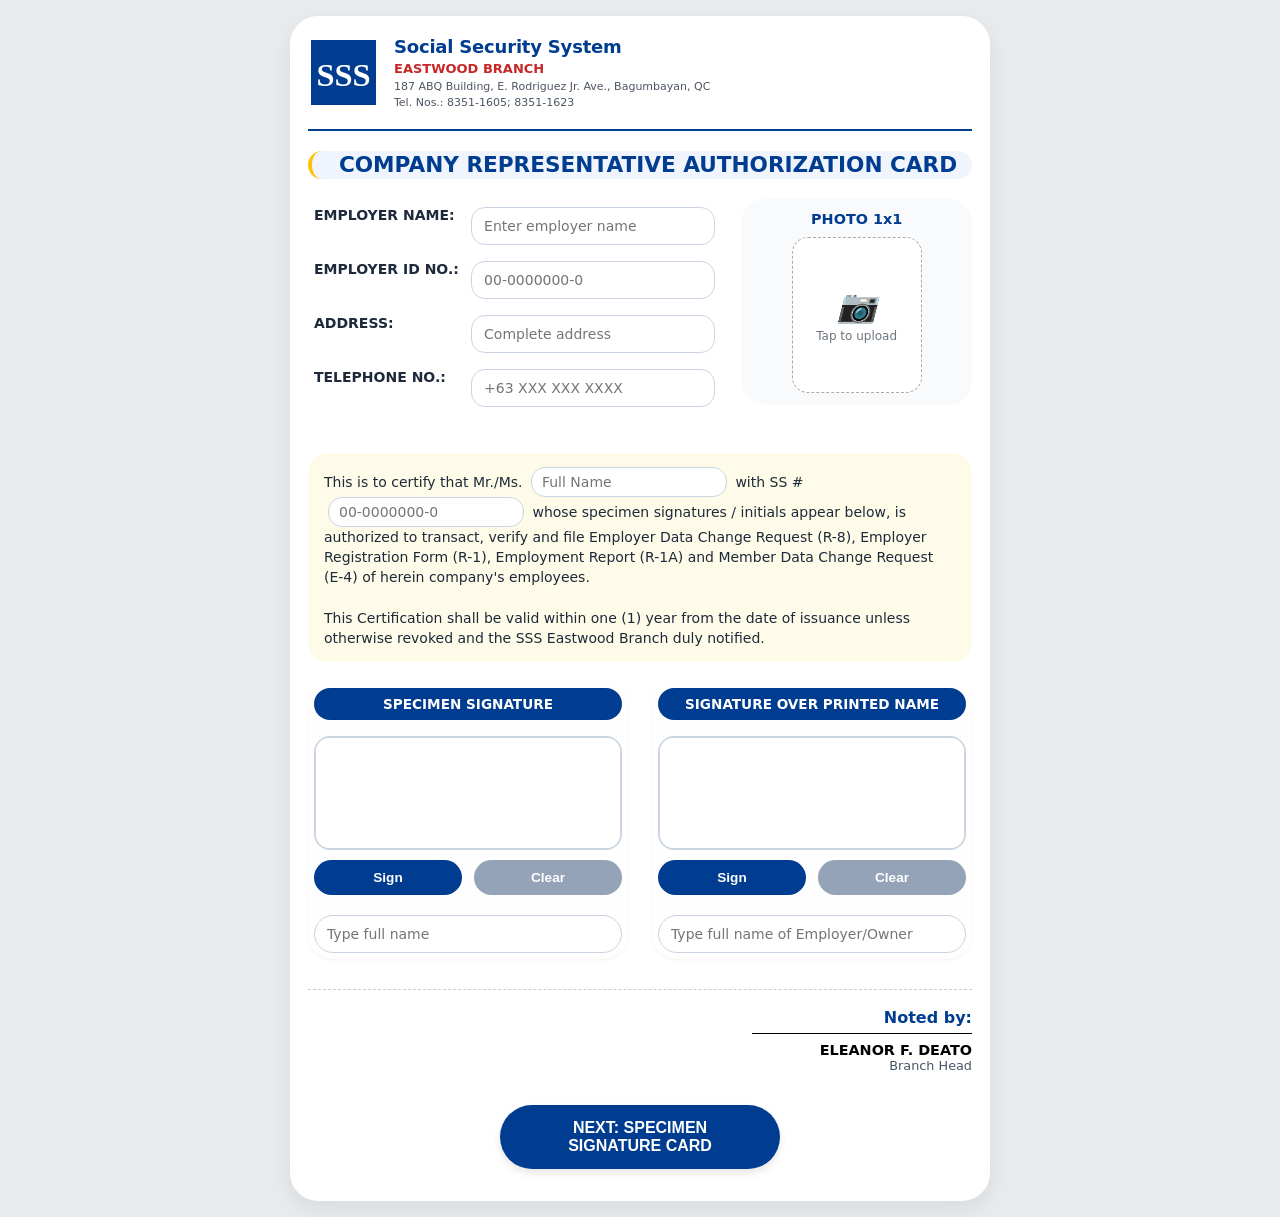
==== index.html @ 0617665e "Fixed mobile layout" ====
<!DOCTYPE html>
<html lang="en">
<head>
    <meta name="viewport" content="width=device-width, initial-scale=1.0, maximum-scale=1.0, user-scalable=yes">
    <meta charset="UTF-8">
    <title>SSS Company Representative Authorization</title>
    <style>
        * {
            margin: 0;
            padding: 0;
            box-sizing: border-box;
            -webkit-tap-highlight-color: transparent;
        }

        body {
            background: #e9ecef;
            font-family: system-ui, -apple-system, 'Segoe UI', Roboto, 'Helvetica Neue', sans-serif;
            padding: 16px;
        }

        /* Main card container — fixed for mobile */
        .form-container {
            background: white;
            border-radius: 28px;
            box-shadow: 0 8px 24px rgba(0,0,0,0.08);
            padding: 20px 18px 32px;
            max-width: 700px;
            margin: 0 auto;
            transition: all 0.2s;
        }

        /* header with logo — responsive flex wrap on tiny screens */
        .header-with-logo {
            display: flex !important;
            flex-direction: row !important;
            align-items: center !important;
            justify-content: center !important;
            gap: 16px !important;
            margin-bottom: 20px !important;
            padding-bottom: 16px !important;
            border-bottom: 2px solid #003c8f !important;
            flex-wrap: wrap;
        }

        .logo-container {
            flex-shrink: 0 !important;
        }

        .logo-container img {
            width: 70px !important;
            height: auto !important;
            max-height: 65px;
            object-fit: contain;
            margin-bottom: 0 !important;
        }

        .sss-header {
            text-align: left !important;
            flex: 1;
            min-width: 160px;
        }

        .sss-header h1 {
            font-size: 18px !important;
            font-weight: 700 !important;
            margin: 0 0 4px 0 !important;
            color: #003c8f !important;
            letter-spacing: -0.2px;
        }

        .branch {
            font-size: 13px !important;
            font-weight: 600 !important;
            color: #c62828 !important;
            margin: 4px 0 !important;
        }

        .address, .tel {
            font-size: 11px !important;
            color: #4b5563 !important;
            margin: 2px 0 !important;
            line-height: 1.3;
        }

        .form-title h2 {
            font-size: 1.35rem;
            text-align: center;
            color: #003c8f;
            margin: 12px 0 20px;
            font-weight: 700;
            border-left: 4px solid #ffc107;
            padding-left: 12px;
            background: #f0f4fc;
            border-radius: 40px;
            line-height: 1.3;
        }

        /* Employer section - grid on mobile */
        .employer-header {
            display: flex;
            flex-direction: column;
            gap: 20px;
            margin-bottom: 18px;
        }

        @media (min-width: 640px) {
            .employer-header {
                flex-direction: row;
                align-items: flex-start;
            }
            .employer-fields {
                flex: 2;
            }
            .photo-section {
                flex: 1;
            }
        }

        .info-table {
            width: 100%;
            border-collapse: collapse;
        }

        .info-table td {
            padding: 8px 6px;
            vertical-align: top;
            font-size: 14px;
        }

        .info-table td:first-child {
            font-weight: 600;
            color: #1e293b;
            width: 38%;
        }

        input, .inline-input {
            width: 100%;
            padding: 10px 12px;
            border: 1px solid #cbd5e1;
            border-radius: 14px;
            font-size: 14px;
            background: #ffffff;
            transition: 0.2s;
            font-family: inherit;
        }

        input:focus {
            outline: none;
            border-color: #003c8f;
            box-shadow: 0 0 0 2px rgba(0,60,143,0.2);
        }

        .photo-section {
            text-align: center;
            background: #f8fafc;
            padding: 12px;
            border-radius: 24px;
        }

        .photo-label {
            font-weight: 700;
            color: #003c8f;
            margin-bottom: 10px;
            font-size: 0.9rem;
        }

        .photo-box {
            width: 100%;
            max-width: 130px;
            margin: 0 auto;
            background: white;
            border: 1.5px dashed #aaa;
            border-radius: 16px;
            padding: 12px 6px;
            cursor: pointer;
            transition: 0.2s;
            aspect-ratio: 1 / 1.2;
            display: flex;
            align-items: center;
            justify-content: center;
        }

        .photo-box:hover {
            border-color: #003c8f;
            background: #f0f4fa;
        }

        .photo-preview {
            max-width: 100%;
            max-height: 100%;
            object-fit: contain;
            display: none;
        }

        .photo-placeholder {
            display: flex;
            flex-direction: column;
            align-items: center;
            color: #6c757d;
            font-size: 12px;
        }
        .photo-placeholder i {
            font-size: 32px;
            margin-bottom: 4px;
        }

        .photo-input {
            display: none;
        }

        .error-message {
            color: #dc2626;
            font-size: 11px;
            margin-top: 6px;
            display: none;
        }

        /* Authorization text */
        .authorization-text {
            margin: 20px 0 18px;
            background: #fefce8;
            padding: 14px 16px;
            border-radius: 20px;
            font-size: 14px;
            line-height: 1.45;
            color: #1e293b;
        }
        .inline-input {
            width: auto;
            min-width: 140px;
            display: inline-block;
            margin: 0 4px;
            padding: 6px 10px;
        }

        /* Signatures side by side — column on mobile */
        .signatures-side-by-side {
            display: flex;
            flex-direction: column;
            gap: 28px;
            margin: 20px 0 30px;
        }

        @media (min-width: 600px) {
            .signatures-side-by-side {
                flex-direction: row;
                gap: 24px;
            }
            .signature-item {
                flex: 1;
            }
        }

        .signature-item {
            background: #fefefe;
            border-radius: 24px;
            padding: 6px;
            box-shadow: 0 1px 3px rgba(0,0,0,0.05);
        }

        .signature-label {
            font-weight: 700;
            text-align: center;
            background: #003c8f;
            color: white;
            padding: 8px 10px;
            border-radius: 40px;
            margin-bottom: 16px;
            font-size: 0.85rem;
        }

        .signature-canvas-container {
            background: white;
            border: 2px solid #cbd5e1;
            border-radius: 16px;
            margin: 10px 0;
            overflow: hidden;
        }

        .signature-canvas, .employer-canvas {
            width: 100%;
            height: 110px;
            background: white;
            display: block;
            cursor: crosshair;
            touch-action: none;
        }

        .signature-actions {
            display: flex;
            gap: 12px;
            margin: 10px 0;
        }

        .sign-btn, .clear-btn {
            flex: 1;
            padding: 10px;
            border: none;
            border-radius: 40px;
            font-weight: 600;
            font-size: 0.85rem;
            cursor: pointer;
            transition: 0.2s;
        }

        .sign-btn {
            background: #003c8f;
            color: white;
        }
        .clear-btn {
            background: #e2e8f0;
            color: #1e293b;
        }

        .name-input {
            margin-top: 10px;
            width: 100%;
            border-radius: 40px;
        }

        .noted-section {
            margin-top: 28px;
            text-align: right;
            border-top: 1px dashed #ccc;
            padding-top: 18px;
        }
        .noted-line {
            border-bottom: 1.5px solid #000;
            width: 220px;
            margin-left: auto;
            margin-top: 6px;
        }
        .noted-name {
            font-weight: 700;
            font-size: 0.9rem;
            margin-top: 8px;
        }
        .noted-title {
            font-size: 0.8rem;
            color: #475569;
        }

        .action-buttons {
            display: flex;
            justify-content: center;
            margin-top: 32px;
        }
        .primary-btn {
            background: #003c8f;
            color: white;
            border: none;
            padding: 14px 32px;
            border-radius: 60px;
            font-size: 1rem;
            font-weight: 700;
            cursor: pointer;
            box-shadow: 0 4px 8px rgba(0,0,0,0.1);
            transition: 0.2s;
            width: 100%;
            max-width: 280px;
        }
        .primary-btn:active {
            transform: scale(0.97);
        }

        /* MODAL STYLES - fully responsive */
        .modal {
            display: none;
            position: fixed;
            top: 0;
            left: 0;
            width: 100%;
            height: 100%;
            background: rgba(0,0,0,0.75);
            align-items: center;
            justify-content: center;
            z-index: 2000;
            backdrop-filter: blur(2px);
        }
        .modal-content {
            background: white;
            border-radius: 32px;
            width: 92%;
            max-width: 480px;
            max-height: 85vh;
            overflow-y: auto;
            padding: 20px 18px 26px;
            text-align: center;
            box-shadow: 0 20px 35px rgba(0,0,0,0.3);
        }
        .modal-canvas {
            background: white;
            border: 2px solid #003c8f;
            border-radius: 20px;
            width: 100%;
            height: auto;
            cursor: crosshair;
            touch-action: none;
            background: #fff;
        }
        .option-buttons {
            display: flex;
            gap: 12px;
            margin-bottom: 20px;
            flex-wrap: wrap;
            justify-content: center;
        }
        .option-btn {
            flex: 1;
            padding: 12px 6px;
            border: none;
            border-radius: 50px;
            font-weight: 600;
            background: #f1f5f9;
            transition: 0.2s;
            cursor: pointer;
            font-size: 0.85rem;
        }
        .option-btn.draw { background: #e6f0ff; color: #003c8f; }
        .option-btn.camera { background: #e6f9ef; color: #2b6e3c; }
        .option-btn.upload { background: #fff0e0; color: #c45c00; }
        .option-btn.active {
            transform: scale(0.98);
            box-shadow: inset 0 1px 3px rgba(0,0,0,0.1);
            font-weight: bold;
        }
        #cameraVideo {
            width: 100%;
            height: auto;
            max-height: 220px;
            background: #111;
            object-fit: cover;
            border-radius: 20px;
        }
        .modal-buttons {
            display: flex;
            gap: 12px;
            margin-top: 18px;
            justify-content: center;
        }
        .modal-btn {
            padding: 8px 20px;
            border-radius: 50px;
            font-weight: 600;
            border: none;
            cursor: pointer;
        }
        .cancel-btn { background: #e2e8f0; color: #1e293b; }
        .save-btn { background: #003c8f; color: white; }
        .clear-btn { background: #94a3b8; color: white; }
        .upload-preview-area img {
            max-width: 100%;
            max-height: 100px;
            margin-top: 10px;
            border-radius: 12px;
            border: 1px solid #ccc;
        }
        .popup-message {
            position: fixed;
            top: 50%;
            left: 50%;
            transform: translate(-50%, -50%);
            background: white;
            padding: 16px 28px;
            border-radius: 40px;
            z-index: 2100;
            box-shadow: 0 10px 25px rgba(0,0,0,0.2);
            font-weight: 500;
        }
    </style>
</head>
<body>
<div class="form-container" id="mainForm">
    <div class="header-with-logo">
        <div class="logo-container">
            <img src="data:image/svg+xml,%3Csvg xmlns='http://www.w3.org/2000/svg' viewBox='0 0 100 100'%3E%3Crect width='100' height='100' fill='%23003c8f'/%3E%3Ctext x='50' y='70' font-size='50' text-anchor='middle' fill='white' font-weight='bold'%3ESSS%3C/text%3E%3C/svg%3E" alt="SSS Logo">
        </div>
        <div class="sss-header">
            <h1>Social Security System</h1>
            <div class="branch">EASTWOOD BRANCH</div>
            <div class="address">187 ABQ Building, E. Rodriguez Jr. Ave., Bagumbayan, QC</div>
            <div class="tel">Tel. Nos.: 8351-1605; 8351-1623</div>
        </div>
    </div>

    <div class="form-title">
        <h2>COMPANY REPRESENTATIVE AUTHORIZATION CARD</h2>
    </div>

    <fieldset style="border: none; padding: 0;">
        <div class="employer-header">
            <div class="employer-fields">
                <table class="info-table">
                    <tr><td>EMPLOYER NAME:</td><td><input type="text" id="employerName" placeholder="Enter employer name"></td></tr>
                    <tr><td>EMPLOYER ID NO.:</td><td><input type="text" id="employerId" placeholder="00-0000000-0"></td></tr>
                    <tr><td>ADDRESS:</td><td><input type="text" id="address" placeholder="Complete address"></td></tr>
                    <tr><td>TELEPHONE NO.:</td><td><input type="text" id="telephone" placeholder="+63 XXX XXX XXXX"></td></tr>
                </table>
            </div>
            <div class="photo-section">
                <div class="photo-label">PHOTO 1x1</div>
                <div class="photo-box" id="photoBox">
                    <img id="photoPreview" class="photo-preview" src="#" style="display: none;">
                    <div class="photo-placeholder" id="photoPlaceholder"><i>📷</i><span>Tap to upload</span></div>
                </div>
                <input type="file" id="photoInput" class="photo-input" accept="image/*">
                <div id="photoError" class="error-message">Please upload a 1x1 photo</div>
            </div>
        </div>
    </fieldset>

    <div class="authorization-text">
        <p>This is to certify that Mr./Ms. <input type="text" class="inline-input" id="certName" placeholder="Full Name"> with SS # <input type="text" class="inline-input" id="ssNumber" placeholder="00-0000000-0"> whose specimen signatures / initials appear below, is authorized to transact, verify and file Employer Data Change Request (R-8), Employer Registration Form (R-1), Employment Report (R-1A) and Member Data Change Request (E-4) of herein company's employees.</p>
        <br>
        <p>This Certification shall be valid within one (1) year from the date of issuance unless otherwise revoked and the SSS Eastwood Branch duly notified.</p>
    </div>

    <div class="signatures-side-by-side">
        <div class="signature-item">
            <div class="signature-label">SPECIMEN SIGNATURE</div>
            <div class="signature-canvas-container">
                <canvas id="specimenSignature1" class="signature-canvas" width="500" height="110"></canvas>
            </div>
            <div class="signature-actions">
                <button type="button" class="sign-btn" data-canvas="specimenSignature1">Sign</button>
                <button type="button" class="clear-btn" data-clear="specimenSignature1">Clear</button>
            </div>
            <input type="text" class="name-input" id="specimenName1" placeholder="Type full name">
            <div id="specimenError1" class="error-message">Signature and name are required</div>
        </div>

        <div class="signature-item">
            <div class="signature-label">SIGNATURE OVER PRINTED NAME</div>
            <div class="signature-canvas-container">
                <canvas id="employerSignature" class="employer-canvas" width="500" height="110"></canvas>
            </div>
            <div class="signature-actions">
                <button type="button" class="sign-btn" data-canvas="employerSignature">Sign</button>
                <button type="button" class="clear-btn" data-clear="employerSignature">Clear</button>
            </div>
            <input type="text" class="name-input" id="employerName2" placeholder="Type full name of Employer/Owner">
            <div id="employerError" class="error-message">Signature and name are required</div>
        </div>
    </div>

    <div class="noted-section">
        <div style="font-weight: 600; color: #003c8f;">Noted by:</div>
        <div class="noted-line"></div>
        <div class="noted-name">ELEANOR F. DEATO</div>
        <div class="noted-title">Branch Head</div>
    </div>

    <div class="action-buttons">
        <button class="primary-btn" type="button" id="nextBtn">NEXT: SPECIMEN SIGNATURE CARD</button>
    </div>
</div>

<!-- MODAL for signature -->
<div id="signatureModal" class="modal">
    <div class="modal-content">
        <h3 style="margin-bottom: 12px;">Add Signature</h3>
        <div class="option-buttons">
            <button class="option-btn draw" id="drawOptionBtn">✏️ Draw</button>
            <button class="option-btn camera" id="cameraOptionBtn">📸 Camera</button>
            <button class="option-btn upload" id="uploadOptionBtn">📁 Upload</button>
        </div>
        <div id="drawMode" style="display: none;">
            <canvas id="modalCanvas" class="modal-canvas" width="450" height="180" style="width:100%; height:auto; background:#fff;"></canvas>
            <div class="modal-buttons">
                <button class="modal-btn clear-btn" id="clearModalCanvasBtn">Clear</button>
                <button class="modal-btn cancel-btn" id="cancelModalBtn">Cancel</button>
                <button class="modal-btn save-btn" id="saveDrawBtn">Save</button>
            </div>
        </div>
        <div id="cameraMode" style="display: none;">
            <video id="cameraVideo" autoplay playsinline muted></video>
            <canvas id="cameraCanvas" style="display: none;"></canvas>
            <div class="modal-buttons">
                <button class="modal-btn" id="capturePhotoBtn" style="background:#28a745;color:white;">📸 Capture</button>
                <button class="modal-btn cancel-btn" id="cancelCameraBtn">Cancel</button>
                <button class="modal-btn save-btn" id="savePhotoBtn" style="display:none;">Save</button>
            </div>
            <div id="photoPreviewCapture" class="upload-preview-area"></div>
        </div>
        <div id="uploadMode" style="display: none;">
            <input type="file" id="uploadFileInput" accept="image/*" style="margin: 12px 0; padding: 8px;">
            <div id="uploadPreview" class="upload-preview-area"></div>
            <div class="modal-buttons">
                <button class="modal-btn cancel-btn" id="cancelUploadBtn">Cancel</button>
                <button class="modal-btn save-btn" id="saveUploadBtn">Save</button>
            </div>
        </div>
    </div>
</div>

<script>
    // ---------- Signature logic with touch support ----------
    let activeCanvasId = null;
    let drawCtx = null;
    let drawing = false;
    let lastX = 0, lastY = 0;

    function initCanvasEvents(canvasElem) {
        if (!canvasElem) return;
        canvasElem.addEventListener('touchstart', (e) => {
            e.preventDefault();
            const rect = canvasElem.getBoundingClientRect();
            const touch = e.touches[0];
            const x = (touch.clientX - rect.left) * (canvasElem.width / rect.width);
            const y = (touch.clientY - rect.top) * (canvasElem.height / rect.height);
            drawing = true;
            lastX = x; lastY = y;
            drawCtx.beginPath();
            drawCtx.moveTo(x, y);
        });
        canvasElem.addEventListener('touchmove', (e) => {
            e.preventDefault();
            if (!drawing) return;
            const rect = canvasElem.getBoundingClientRect();
            const touch = e.touches[0];
            const x = (touch.clientX - rect.left) * (canvasElem.width / rect.width);
            const y = (touch.clientY - rect.top) * (canvasElem.height / rect.height);
            drawCtx.lineTo(x, y);
            drawCtx.stroke();
            lastX = x; lastY = y;
        });
        canvasElem.addEventListener('touchend', () => { drawing = false; });
        canvasElem.addEventListener('mousedown', (e) => {
            drawing = true;
            const rect = canvasElem.getBoundingClientRect();
            const x = (e.clientX - rect.left) * (canvasElem.width / rect.width);
            const y = (e.clientY - rect.top) * (canvasElem.height / rect.height);
            drawCtx.beginPath();
            drawCtx.moveTo(x, y);
            lastX = x; lastY = y;
        });
        canvasElem.addEventListener('mousemove', (e) => {
            if (!drawing) return;
            const rect = canvasElem.getBoundingClientRect();
            const x = (e.clientX - rect.left) * (canvasElem.width / rect.width);
            const y = (e.clientY - rect.top) * (canvasElem.height / rect.height);
            drawCtx.lineTo(x, y);
            drawCtx.stroke();
        });
        canvasElem.addEventListener('mouseup', () => { drawing = false; });
    }

    function setupCanvas(targetId) {
        const canvas = document.getElementById(targetId);
        if (!canvas) return;
        const ctx = canvas.getContext('2d');
        ctx.strokeStyle = '#003c8f';
        ctx.lineWidth = 2.5;
        ctx.lineCap = 'round';
        ctx.lineJoin = 'round';
        ctx.fillStyle = 'white';
        ctx.fillRect(0, 0, canvas.width, canvas.height);
        return { canvas, ctx };
    }

    // clear target canvas
    function clearCanvasById(id) {
        const canvas = document.getElementById(id);
        if (canvas) {
            const ctx = canvas.getContext('2d');
            ctx.fillStyle = 'white';
            ctx.fillRect(0, 0, canvas.width, canvas.height);
            ctx.strokeStyle = '#003c8f';
            ctx.lineWidth = 2.5;
        }
    }

    // set signature image from dataURL
    function setSignatureFromDataURL(canvasId, dataURL) {
        const canvas = document.getElementById(canvasId);
        if (!canvas) return;
        const img = new Image();
        img.onload = () => {
            const ctx = canvas.getContext('2d');
            ctx.clearRect(0, 0, canvas.width, canvas.height);
            ctx.fillStyle = 'white';
            ctx.fillRect(0, 0, canvas.width, canvas.height);
            const scale = Math.min(canvas.width / img.width, canvas.height / img.height);
            const x = (canvas.width - img.width * scale) / 2;
            const y = (canvas.height - img.height * scale) / 2;
            ctx.drawImage(img, x, y, img.width * scale, img.height * scale);
        };
        img.src = dataURL;
    }

    // modal controls
    const modal = document.getElementById('signatureModal');
    let currentModalCanvas = null;
    let tempSignatureData = null;
    let stream = null;

    function closeModal() { stopCamera(); modal.style.display = 'none'; activeCanvasId = null; }
    function stopCamera() { if (stream) { stream.getTracks().forEach(track => track.stop()); stream = null; } }

    function selectDraw() {
        stopCamera();
        document.getElementById('drawMode').style.display = 'block';
        document.getElementById('cameraMode').style.display = 'none';
        document.getElementById('uploadMode').style.display = 'none';
        if (!currentModalCanvas) currentModalCanvas = document.getElementById('modalCanvas');
        const ctx = currentModalCanvas.getContext('2d');
        ctx.fillStyle = 'white';
        ctx.fillRect(0, 0, currentModalCanvas.width, currentModalCanvas.height);
        ctx.strokeStyle = '#003c8f';
        ctx.lineWidth = 2.5;
        drawCtx = ctx;
        initCanvasEvents(currentModalCanvas);
    }
    async function selectCamera() {
        document.getElementById('drawMode').style.display = 'none';
        document.getElementById('uploadMode').style.display = 'none';
        document.getElementById('cameraMode').style.display = 'block';
        document.getElementById('savePhotoBtn').style.display = 'none';
        document.getElementById('photoPreviewCapture').innerHTML = '';
        try {
            if (stream) stopCamera();
            stream = await navigator.mediaDevices.getUserMedia({ video: { facingMode: 'user' } });
            const video = document.getElementById('cameraVideo');
            video.srcObject = stream;
            await video.play();
        } catch(e) { alert('Camera access failed'); }
    }
    function selectUpload() {
        stopCamera();
        document.getElementById('drawMode').style.display = 'none';
        document.getElementById('cameraMode').style.display = 'none';
        document.getElementById('uploadMode').style.display = 'block';
        document.getElementById('uploadPreview').innerHTML = '';
    }
    function capturePhoto() {
        const video = document.getElementById('cameraVideo');
        const canvas = document.getElementById('cameraCanvas');
        canvas.width = video.videoWidth;
        canvas.height = video.videoHeight;
        const ctx = canvas.getContext('2d');
        ctx.drawImage(video, 0, 0, canvas.width, canvas.height);
        const dataURL = canvas.toDataURL('image/png');
        const previewDiv = document.getElementById('photoPreviewCapture');
        previewDiv.innerHTML = `<img src="${dataURL}" style="max-width:100%; border-radius:12px;">`;
        tempSignatureData = dataURL;
        document.getElementById('savePhotoBtn').style.display = 'block';
    }
    function savePhotoSignature() { if (tempSignatureData) { applySignatureToActive(tempSignatureData); closeModal(); } else alert('No captured photo'); }
    function saveDrawSignature() {
        if (currentModalCanvas) {
            const dataURL = currentModalCanvas.toDataURL();
            applySignatureToActive(dataURL);
            closeModal();
        }
    }
    function saveUploadSignature() {
        const fileInput = document.getElementById('uploadFileInput');
        if (fileInput.files.length === 0) { alert('Select an image'); return; }
        const file = fileInput.files[0];
        const reader = new FileReader();
        reader.onload = (e) => { applySignatureToActive(e.target.result); closeModal(); };
        reader.readAsDataURL(file);
    }
    function applySignatureToActive(dataURL) { if (activeCanvasId) setSignatureFromDataURL(activeCanvasId, dataURL); }

    // open modal with canvas id
    window.openModal = function(canvasId) {
        activeCanvasId = canvasId;
        modal.style.display = 'flex';
        selectDraw(); // default draw
        if (currentModalCanvas) {
            const ctx = currentModalCanvas.getContext('2d');
            ctx.fillStyle = 'white';
            ctx.fillRect(0, 0, currentModalCanvas.width, currentModalCanvas.height);
        }
    };

    // event bindings
    document.querySelectorAll('.sign-btn').forEach(btn => {
        btn.addEventListener('click', (e) => {
            const canvasId = btn.getAttribute('data-canvas');
            if (canvasId) openModal(canvasId);
        });
    });
    document.querySelectorAll('.clear-btn[data-clear]').forEach(btn => {
        btn.addEventListener('click', (e) => {
            const id = btn.getAttribute('data-clear');
            clearCanvasById(id);
        });
    });
    document.getElementById('drawOptionBtn').onclick = selectDraw;
    document.getElementById('cameraOptionBtn').onclick = selectCamera;
    document.getElementById('uploadOptionBtn').onclick = selectUpload;
    document.getElementById('saveDrawBtn').onclick = saveDrawSignature;
    document.getElementById('savePhotoBtn').onclick = savePhotoSignature;
    document.getElementById('saveUploadBtn').onclick = saveUploadSignature;
    document.getElementById('clearModalCanvasBtn').onclick = () => { if(currentModalCanvas){ const ctx=currentModalCanvas.getContext('2d'); ctx.fillStyle='white'; ctx.fillRect(0,0,currentModalCanvas.width,currentModalCanvas.height); } };
    document.getElementById('cancelModalBtn').onclick = closeModal;
    document.getElementById('cancelCameraBtn').onclick = closeModal;
    document.getElementById('cancelUploadBtn').onclick = closeModal;

    // photo upload logic
    const photoBox = document.getElementById('photoBox');
    const photoInput = document.getElementById('photoInput');
    const photoPreview = document.getElementById('photoPreview');
    const photoPlaceholder = document.getElementById('photoPlaceholder');
    photoBox.addEventListener('click', () => photoInput.click());
    photoInput.addEventListener('change', (e) => {
        if (e.target.files && e.target.files[0]) {
            const reader = new FileReader();
            reader.onload = (ev) => {
                photoPreview.src = ev.target.result;
                photoPreview.style.display = 'block';
                photoPlaceholder.style.display = 'none';
                document.getElementById('photoError').style.display = 'none';
            };
            reader.readAsDataURL(e.target.files[0]);
        }
    });

    // validation & next
    function validateForm() {
        let valid = true;
        if (!photoPreview.src || photoPreview.style.display !== 'block') { document.getElementById('photoError').style.display = 'block'; valid = false; }
        else document.getElementById('photoError').style.display = 'none';

        const sigCanvas1 = document.getElementById('specimenSignature1');
        const isEmpty1 = (ctx) => { const imgData = ctx.getImageData(0,0,sigCanvas1.width,sigCanvas1.height).data; for(let i=0;i<imgData.length;i+=4) if(imgData[i+3]!==0 && (imgData[i]<250||imgData[i+1]<250||imgData[i+2]<250)) return false; return true; };
        const ctx1 = sigCanvas1.getContext('2d');
        const empty1 = isEmpty1(ctx1);
        const name1 = document.getElementById('specimenName1').value.trim();
        if(empty1 || !name1){ document.getElementById('specimenError1').style.display='block'; valid=false; } else document.getElementById('specimenError1').style.display='none';

        const sigCanvas2 = document.getElementById('employerSignature');
        const ctx2 = sigCanvas2.getContext('2d');
        const empty2 = isEmpty1.bind({getImageData: (x,y,w,h)=>ctx2.getImageData(x,y,w,h)})();
        const name2 = document.getElementById('employerName2').value.trim();
        if(empty2 || !name2){ document.getElementById('employerError').style.display='block'; valid=false; } else document.getElementById('employerError').style.display='none';
        return valid;
    }

    document.getElementById('nextBtn').addEventListener('click', () => {
        if(validateForm()) alert('✅ Form is ready! (Next: Specimen Signature Card)');
        else alert('⚠️ Please complete all required fields: photo, signatures and full names.');
    });

    // initialize all canvases
    [['specimenSignature1'], ['employerSignature']].forEach(([id]) => {
        const { canvas, ctx } = setupCanvas(id);
        if(ctx) { ctx.fillStyle = 'white'; ctx.fillRect(0,0,canvas.width,canvas.height); }
    });
    // initial modal canvas
    currentModalCanvas = document.getElementById('modalCanvas');
    if(currentModalCanvas){
        const ctx = currentModalCanvas.getContext('2d');
        ctx.fillStyle='white'; ctx.fillRect(0,0,currentModalCanvas.width,currentModalCanvas.height);
        ctx.strokeStyle='#003c8f'; ctx.lineWidth=2.5;
        drawCtx = ctx;
        initCanvasEvents(currentModalCanvas);
    }
</script>
</body>
</html>
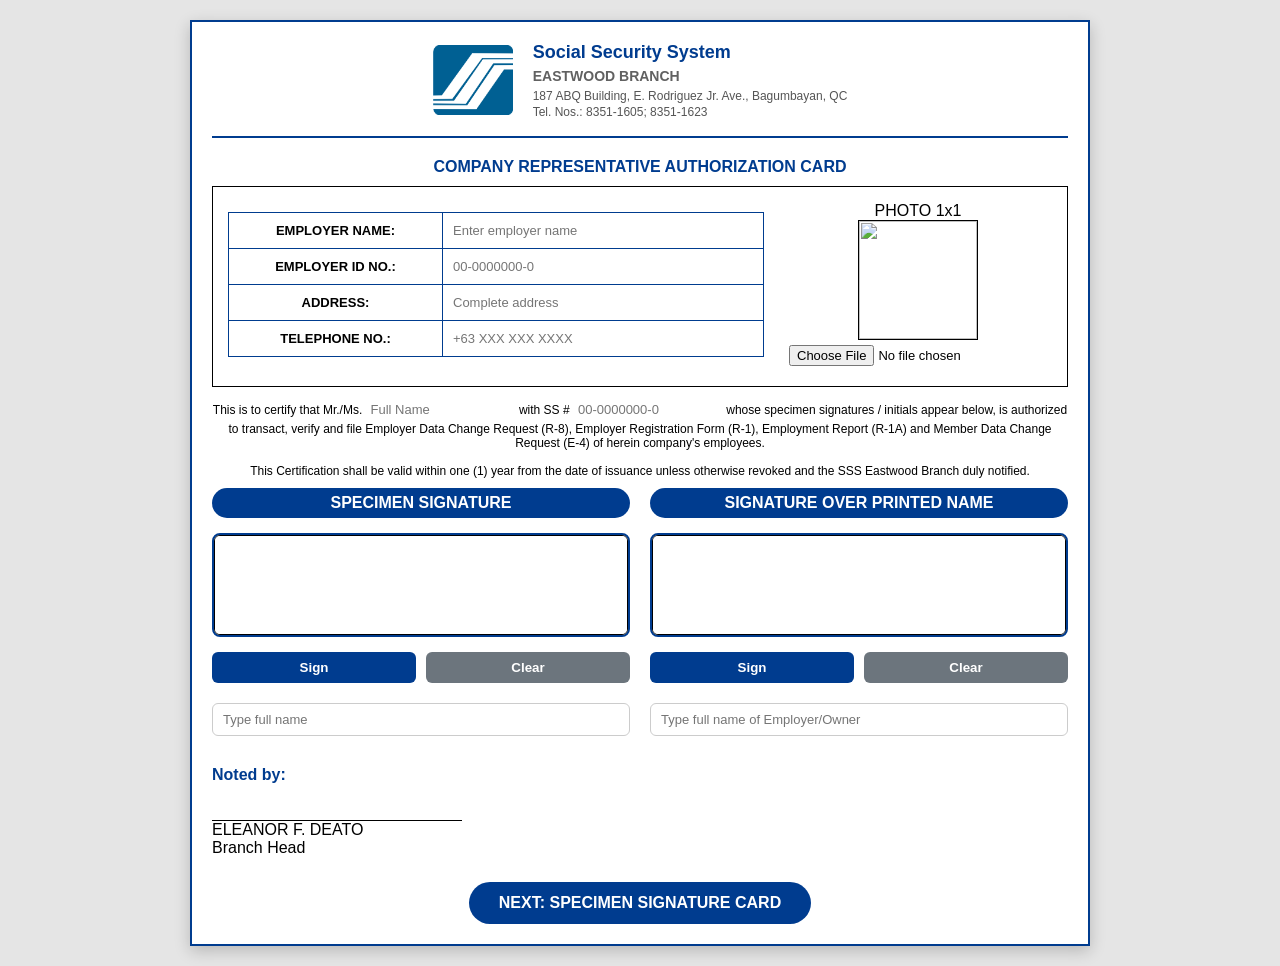
==== commit 2eee519f: "Fixed mobile layout" ====
--- a/index.html
+++ b/index.html
@@ -4,42 +4,18 @@
     <meta name="viewport" content="width=device-width, initial-scale=1.0, maximum-scale=1.0, user-scalable=yes">
     <meta charset="UTF-8">
     <title>SSS Company Representative Authorization</title>
+    <link rel="stylesheet" href="form.css">
     <style>
-        * {
-            margin: 0;
-            padding: 0;
-            box-sizing: border-box;
-            -webkit-tap-highlight-color: transparent;
-        }
-
-        body {
-            background: #e9ecef;
-            font-family: system-ui, -apple-system, 'Segoe UI', Roboto, 'Helvetica Neue', sans-serif;
-            padding: 16px;
-        }
-
-        /* Main card container — fixed for mobile */
-        .form-container {
-            background: white;
-            border-radius: 28px;
-            box-shadow: 0 8px 24px rgba(0,0,0,0.08);
-            padding: 20px 18px 32px;
-            max-width: 700px;
-            margin: 0 auto;
-            transition: all 0.2s;
-        }
-
-        /* header with logo — responsive flex wrap on tiny screens */
+        /* Override conflicting form.css styles */
         .header-with-logo {
             display: flex !important;
             flex-direction: row !important;
             align-items: center !important;
             justify-content: center !important;
-            gap: 16px !important;
+            gap: 20px !important;
             margin-bottom: 20px !important;
-            padding-bottom: 16px !important;
+            padding-bottom: 15px !important;
             border-bottom: 2px solid #003c8f !important;
-            flex-wrap: wrap;
         }
 
         .logo-container {
@@ -47,323 +23,36 @@
         }
 
         .logo-container img {
-            width: 70px !important;
-            height: auto !important;
-            max-height: 65px;
-            object-fit: contain;
+            width: 80px !important;
+            height: 70px !important;
             margin-bottom: 0 !important;
         }
 
         .sss-header {
             text-align: left !important;
-            flex: 1;
-            min-width: 160px;
         }
 
         .sss-header h1 {
             font-size: 18px !important;
-            font-weight: 700 !important;
-            margin: 0 0 4px 0 !important;
+            font-weight: bold !important;
+            margin: 0 0 5px 0 !important;
             color: #003c8f !important;
-            letter-spacing: -0.2px;
         }
 
         .branch {
-            font-size: 13px !important;
-            font-weight: 600 !important;
-            color: #c62828 !important;
-            margin: 4px 0 !important;
+            font-size: 14px !important;
+            font-weight: bold !important;
+            color: hwb(0 38% 62%) !important;
+            margin: 5px 0 !important;
         }
 
         .address, .tel {
-            font-size: 11px !important;
-            color: #4b5563 !important;
+            font-size: 12px !important;
+            color: #555 !important;
             margin: 2px 0 !important;
-            line-height: 1.3;
-        }
-
-        .form-title h2 {
-            font-size: 1.35rem;
-            text-align: center;
-            color: #003c8f;
-            margin: 12px 0 20px;
-            font-weight: 700;
-            border-left: 4px solid #ffc107;
-            padding-left: 12px;
-            background: #f0f4fc;
-            border-radius: 40px;
-            line-height: 1.3;
-        }
-
-        /* Employer section - grid on mobile */
-        .employer-header {
-            display: flex;
-            flex-direction: column;
-            gap: 20px;
-            margin-bottom: 18px;
-        }
-
-        @media (min-width: 640px) {
-            .employer-header {
-                flex-direction: row;
-                align-items: flex-start;
-            }
-            .employer-fields {
-                flex: 2;
-            }
-            .photo-section {
-                flex: 1;
-            }
-        }
-
-        .info-table {
-            width: 100%;
-            border-collapse: collapse;
-        }
-
-        .info-table td {
-            padding: 8px 6px;
-            vertical-align: top;
-            font-size: 14px;
-        }
-
-        .info-table td:first-child {
-            font-weight: 600;
-            color: #1e293b;
-            width: 38%;
-        }
-
-        input, .inline-input {
-            width: 100%;
-            padding: 10px 12px;
-            border: 1px solid #cbd5e1;
-            border-radius: 14px;
-            font-size: 14px;
-            background: #ffffff;
-            transition: 0.2s;
-            font-family: inherit;
-        }
-
-        input:focus {
-            outline: none;
-            border-color: #003c8f;
-            box-shadow: 0 0 0 2px rgba(0,60,143,0.2);
-        }
-
-        .photo-section {
-            text-align: center;
-            background: #f8fafc;
-            padding: 12px;
-            border-radius: 24px;
-        }
-
-        .photo-label {
-            font-weight: 700;
-            color: #003c8f;
-            margin-bottom: 10px;
-            font-size: 0.9rem;
-        }
-
-        .photo-box {
-            width: 100%;
-            max-width: 130px;
-            margin: 0 auto;
-            background: white;
-            border: 1.5px dashed #aaa;
-            border-radius: 16px;
-            padding: 12px 6px;
-            cursor: pointer;
-            transition: 0.2s;
-            aspect-ratio: 1 / 1.2;
-            display: flex;
-            align-items: center;
-            justify-content: center;
-        }
-
-        .photo-box:hover {
-            border-color: #003c8f;
-            background: #f0f4fa;
-        }
-
-        .photo-preview {
-            max-width: 100%;
-            max-height: 100%;
-            object-fit: contain;
-            display: none;
-        }
-
-        .photo-placeholder {
-            display: flex;
-            flex-direction: column;
-            align-items: center;
-            color: #6c757d;
-            font-size: 12px;
-        }
-        .photo-placeholder i {
-            font-size: 32px;
-            margin-bottom: 4px;
-        }
-
-        .photo-input {
-            display: none;
-        }
-
-        .error-message {
-            color: #dc2626;
-            font-size: 11px;
-            margin-top: 6px;
-            display: none;
-        }
-
-        /* Authorization text */
-        .authorization-text {
-            margin: 20px 0 18px;
-            background: #fefce8;
-            padding: 14px 16px;
-            border-radius: 20px;
-            font-size: 14px;
-            line-height: 1.45;
-            color: #1e293b;
-        }
-        .inline-input {
-            width: auto;
-            min-width: 140px;
-            display: inline-block;
-            margin: 0 4px;
-            padding: 6px 10px;
-        }
-
-        /* Signatures side by side — column on mobile */
-        .signatures-side-by-side {
-            display: flex;
-            flex-direction: column;
-            gap: 28px;
-            margin: 20px 0 30px;
-        }
-
-        @media (min-width: 600px) {
-            .signatures-side-by-side {
-                flex-direction: row;
-                gap: 24px;
-            }
-            .signature-item {
-                flex: 1;
-            }
-        }
-
-        .signature-item {
-            background: #fefefe;
-            border-radius: 24px;
-            padding: 6px;
-            box-shadow: 0 1px 3px rgba(0,0,0,0.05);
-        }
-
-        .signature-label {
-            font-weight: 700;
-            text-align: center;
-            background: #003c8f;
-            color: white;
-            padding: 8px 10px;
-            border-radius: 40px;
-            margin-bottom: 16px;
-            font-size: 0.85rem;
-        }
-
-        .signature-canvas-container {
-            background: white;
-            border: 2px solid #cbd5e1;
-            border-radius: 16px;
-            margin: 10px 0;
-            overflow: hidden;
-        }
-
-        .signature-canvas, .employer-canvas {
-            width: 100%;
-            height: 110px;
-            background: white;
-            display: block;
-            cursor: crosshair;
-            touch-action: none;
-        }
-
-        .signature-actions {
-            display: flex;
-            gap: 12px;
-            margin: 10px 0;
-        }
-
-        .sign-btn, .clear-btn {
-            flex: 1;
-            padding: 10px;
-            border: none;
-            border-radius: 40px;
-            font-weight: 600;
-            font-size: 0.85rem;
-            cursor: pointer;
-            transition: 0.2s;
-        }
-
-        .sign-btn {
-            background: #003c8f;
-            color: white;
-        }
-        .clear-btn {
-            background: #e2e8f0;
-            color: #1e293b;
-        }
-
-        .name-input {
-            margin-top: 10px;
-            width: 100%;
-            border-radius: 40px;
-        }
-
-        .noted-section {
-            margin-top: 28px;
-            text-align: right;
-            border-top: 1px dashed #ccc;
-            padding-top: 18px;
-        }
-        .noted-line {
-            border-bottom: 1.5px solid #000;
-            width: 220px;
-            margin-left: auto;
-            margin-top: 6px;
-        }
-        .noted-name {
-            font-weight: 700;
-            font-size: 0.9rem;
-            margin-top: 8px;
-        }
-        .noted-title {
-            font-size: 0.8rem;
-            color: #475569;
-        }
-
-        .action-buttons {
-            display: flex;
-            justify-content: center;
-            margin-top: 32px;
-        }
-        .primary-btn {
-            background: #003c8f;
-            color: white;
-            border: none;
-            padding: 14px 32px;
-            border-radius: 60px;
-            font-size: 1rem;
-            font-weight: 700;
-            cursor: pointer;
-            box-shadow: 0 4px 8px rgba(0,0,0,0.1);
-            transition: 0.2s;
-            width: 100%;
-            max-width: 280px;
-        }
-        .primary-btn:active {
-            transform: scale(0.97);
-        }
-
-        /* MODAL STYLES - fully responsive */
+        }
+
+        /* Additional modal styles not in form.css */
         .modal {
             display: none;
             position: fixed;
@@ -371,109 +60,426 @@
             left: 0;
             width: 100%;
             height: 100%;
-            background: rgba(0,0,0,0.75);
+            background: rgba(0,0,0,0.6);
             align-items: center;
             justify-content: center;
-            z-index: 2000;
-            backdrop-filter: blur(2px);
-        }
+            z-index: 1000;
+        }
+
         .modal-content {
             background: white;
-            border-radius: 32px;
-            width: 92%;
-            max-width: 480px;
-            max-height: 85vh;
-            overflow-y: auto;
-            padding: 20px 18px 26px;
+            border-radius: 20px;
+            width: 90%;
+            max-width: 500px;
+            padding: 20px;
             text-align: center;
-            box-shadow: 0 20px 35px rgba(0,0,0,0.3);
-        }
+        }
+
         .modal-canvas {
             background: white;
             border: 2px solid #003c8f;
-            border-radius: 20px;
+            border-radius: 8px;
             width: 100%;
             height: auto;
             cursor: crosshair;
-            touch-action: none;
-            background: #fff;
-        }
+            margin: 10px 0;
+        }
+
         .option-buttons {
             display: flex;
-            gap: 12px;
-            margin-bottom: 20px;
-            flex-wrap: wrap;
-            justify-content: center;
-        }
+            gap: 10px;
+            margin-bottom: 15px;
+        }
+
         .option-btn {
             flex: 1;
-            padding: 12px 6px;
+            padding: 10px;
             border: none;
-            border-radius: 50px;
+            border-radius: 8px;
+            cursor: pointer;
             font-weight: 600;
-            background: #f1f5f9;
-            transition: 0.2s;
-            cursor: pointer;
-            font-size: 0.85rem;
-        }
-        .option-btn.draw { background: #e6f0ff; color: #003c8f; }
-        .option-btn.camera { background: #e6f9ef; color: #2b6e3c; }
-        .option-btn.upload { background: #fff0e0; color: #c45c00; }
+            transition: all 0.3s;
+        }
+
+        .option-btn.draw {
+            background: #003c8f;
+            color: white;
+        }
+
+        .option-btn.camera {
+            background: #28a745;
+            color: white;
+        }
+
+        .option-btn.upload {
+            background: #ff9800;
+            color: white;
+        }
+
         .option-btn.active {
-            transform: scale(0.98);
-            box-shadow: inset 0 1px 3px rgba(0,0,0,0.1);
-            font-weight: bold;
-        }
+            transform: scale(1.02);
+            box-shadow: 0 2px 8px rgba(0,0,0,0.2);
+        }
+
         #cameraVideo {
             width: 100%;
-            height: auto;
-            max-height: 220px;
-            background: #111;
+            height: 200px;
+            background: #000;
             object-fit: cover;
-            border-radius: 20px;
-        }
+            border-radius: 8px;
+        }
+
         .modal-buttons {
             display: flex;
-            gap: 12px;
-            margin-top: 18px;
+            gap: 10px;
+            margin-top: 15px;
             justify-content: center;
         }
+
         .modal-btn {
             padding: 8px 20px;
-            border-radius: 50px;
-            font-weight: 600;
             border: none;
+            border-radius: 30px;
             cursor: pointer;
-        }
-        .cancel-btn { background: #e2e8f0; color: #1e293b; }
-        .save-btn { background: #003c8f; color: white; }
-        .clear-btn { background: #94a3b8; color: white; }
+            font-weight: bold;
+        }
+
+        .modal-btn.cancel-btn {
+            background: #dc3545;
+            color: white;
+        }
+
+        .modal-btn.save-btn {
+            background: #28a745;
+            color: white;
+        }
+
+        .modal-btn.clear-btn {
+            background: #6c757d;
+            color: white;
+        }
+
+        .upload-preview-area {
+            margin-top: 10px;
+            text-align: center;
+        }
+
         .upload-preview-area img {
             max-width: 100%;
             max-height: 100px;
-            margin-top: 10px;
-            border-radius: 12px;
-            border: 1px solid #ccc;
-        }
+            border: 1px solid #003c8f;
+            border-radius: 4px;
+        }
+
+        .popup-overlay {
+            position: fixed;
+            top: 0;
+            left: 0;
+            width: 100%;
+            height: 100%;
+            background: rgba(0,0,0,0.5);
+            z-index: 2000;
+        }
+
         .popup-message {
             position: fixed;
             top: 50%;
             left: 50%;
             transform: translate(-50%, -50%);
             background: white;
-            padding: 16px 28px;
+            padding: 20px 30px;
+            border-radius: 20px;
+            text-align: center;
+            box-shadow: 0 10px 30px rgba(0,0,0,0.2);
+            z-index: 2001;
+            min-width: 280px;
+        }
+
+        .signature-canvas-container {
+            background: white;
+            border: 2px solid #003c8f;
+            border-radius: 8px;
+            margin: 10px 0;
+            position: relative;
+        }
+
+        .signature-canvas, .employer-canvas {
+            width: 100%;
+            height: 100px;
+            background: white;
+            display: block;
+            border-radius: 6px;
+            cursor: crosshair;
+        }
+
+        .photo-box {
+            cursor: pointer;
+        }
+
+        .form1-container {
+            border: 2px solid #003c8f;
+        }
+
+        .signature-label {
+            font-weight: bold;
+            text-align: center;
+            background: #003c8f;
+            color: white;
+            padding: 6px;
+            border-radius: 20px;
+            margin-bottom: 15px;
+        }
+
+        .signature-actions {
+            display: flex;
+            gap: 10px;
+            margin: 10px 0;
+        }
+
+        .sign-btn, .clear-btn {
+            flex: 1;
+            padding: 8px;
+            border: none;
+            border-radius: 6px;
+            cursor: pointer;
+            font-weight: bold;
+        }
+
+        .sign-btn {
+            background: #003c8f;
+            color: white;
+        }
+
+        .sign-btn:hover {
+            background: #002a66;
+        }
+
+        .clear-btn {
+            background: #6c757d;
+            color: white;
+        }
+
+        .name-input {
+            margin-top: 10px;
+            width: 100%;
+            padding: 8px 10px;
+            border: 1px solid #ccc;
+            border-radius: 6px;
+        }
+
+        .action-buttons {
+            display: flex;
+            justify-content: center;
+            margin-top: 20px;
+        }
+
+        .primary-btn {
+            background: #003c8f;
+            color: white;
+            border: none;
+            padding: 12px 30px;
             border-radius: 40px;
-            z-index: 2100;
-            box-shadow: 0 10px 25px rgba(0,0,0,0.2);
-            font-weight: 500;
+            font-size: 1rem;
+            font-weight: bold;
+            cursor: pointer;
+            transition: 0.2s;
+        }
+
+        .primary-btn:hover {
+            background: #002a66;
+            transform: scale(1.02);
+        }
+
+        /* Fix for form-container background */
+        .form-container {
+            background: white !important;
+        }
+
+        /* ===== MOBILE LAYOUT FIXES - ADDED ONLY ===== */
+        @media (max-width: 768px) {
+            body {
+                padding: 10px;
+                margin: 0;
+            }
+            
+            .form-container {
+                padding: 15px !important;
+                border-radius: 15px !important;
+            }
+            
+            .header-with-logo {
+                gap: 12px !important;
+                flex-wrap: wrap !important;
+                text-align: center !important;
+            }
+            
+            .sss-header {
+                text-align: center !important;
+            }
+            
+            .sss-header h1 {
+                font-size: 16px !important;
+            }
+            
+            .branch {
+                font-size: 12px !important;
+            }
+            
+            .address, .tel {
+                font-size: 10px !important;
+            }
+            
+            .logo-container img {
+                width: 60px !important;
+                height: 50px !important;
+            }
+            
+            .form-title h2 {
+                font-size: 16px !important;
+                text-align: center !important;
+            }
+            
+            .employer-header {
+                flex-direction: column !important;
+            }
+            
+            .info-table td {
+                display: block !important;
+                width: 100% !important;
+                padding: 5px 0 !important;
+            }
+            
+            .info-table td:first-child {
+                font-weight: bold;
+                margin-bottom: 3px;
+            }
+            
+            .info-table tr {
+                display: block !important;
+                margin-bottom: 12px !important;
+            }
+            
+            .photo-section {
+                margin-top: 10px !important;
+            }
+            
+            .photo-box {
+                width: 120px !important;
+                margin: 0 auto !important;
+            }
+            
+            .authorization-text {
+                font-size: 12px !important;
+                padding: 12px !important;
+            }
+            
+            .inline-input {
+                width: 100% !important;
+                margin: 5px 0 !important;
+                display: block !important;
+            }
+            
+            .signatures-side-by-side {
+                flex-direction: column !important;
+                gap: 25px !important;
+            }
+            
+            .signature-canvas, .employer-canvas {
+                height: 80px !important;
+            }
+            
+            .signature-actions {
+                flex-direction: row !important;
+            }
+            
+            .sign-btn, .clear-btn {
+                padding: 8px !important;
+                font-size: 12px !important;
+            }
+            
+            .name-input {
+                font-size: 12px !important;
+            }
+            
+            .noted-section {
+                text-align: center !important;
+            }
+            
+            .noted-line {
+                width: 180px !important;
+                margin: 8px auto !important;
+            }
+            
+            .primary-btn {
+                width: 100% !important;
+                padding: 12px !important;
+                font-size: 14px !important;
+            }
+            
+            .option-buttons {
+                flex-wrap: wrap !important;
+            }
+            
+            .option-btn {
+                font-size: 12px !important;
+                padding: 8px !important;
+            }
+            
+            .modal-content {
+                width: 95% !important;
+                padding: 15px !important;
+            }
+            
+            .modal-canvas {
+                height: 150px !important;
+            }
+            
+            #cameraVideo {
+                height: 180px !important;
+            }
+        }
+        
+        @media (max-width: 480px) {
+            .form-container {
+                padding: 12px !important;
+            }
+            
+            .header-with-logo {
+                gap: 8px !important;
+            }
+            
+            .sss-header h1 {
+                font-size: 14px !important;
+            }
+            
+            .branch {
+                font-size: 11px !important;
+            }
+            
+            .form-title h2 {
+                font-size: 14px !important;
+            }
+            
+            .authorization-text {
+                font-size: 11px !important;
+            }
+            
+            .signature-label {
+                font-size: 12px !important;
+            }
+            
+            .modal-btn {
+                padding: 6px 15px !important;
+                font-size: 12px !important;
+            }
         }
     </style>
 </head>
 <body>
-<div class="form-container" id="mainForm">
+<div class="form-container form1-container">
     <div class="header-with-logo">
         <div class="logo-container">
-            <img src="data:image/svg+xml,%3Csvg xmlns='http://www.w3.org/2000/svg' viewBox='0 0 100 100'%3E%3Crect width='100' height='100' fill='%23003c8f'/%3E%3Ctext x='50' y='70' font-size='50' text-anchor='middle' fill='white' font-weight='bold'%3ESSS%3C/text%3E%3C/svg%3E" alt="SSS Logo">
+            <img src="republic-of-the-philippines-social-security-system-logo-png_seeklogo.png" alt="SSS Logo" onerror="this.style.display='none'; this.parentElement.innerHTML='SSS';">
         </div>
         <div class="sss-header">
             <h1>Social Security System</h1>
@@ -487,21 +493,33 @@
         <h2>COMPANY REPRESENTATIVE AUTHORIZATION CARD</h2>
     </div>
 
-    <fieldset style="border: none; padding: 0;">
+    <fieldset>
         <div class="employer-header">
             <div class="employer-fields">
                 <table class="info-table">
-                    <tr><td>EMPLOYER NAME:</td><td><input type="text" id="employerName" placeholder="Enter employer name"></td></tr>
-                    <tr><td>EMPLOYER ID NO.:</td><td><input type="text" id="employerId" placeholder="00-0000000-0"></td></tr>
-                    <tr><td>ADDRESS:</td><td><input type="text" id="address" placeholder="Complete address"></td></tr>
-                    <tr><td>TELEPHONE NO.:</td><td><input type="text" id="telephone" placeholder="+63 XXX XXX XXXX"></td></tr>
+                    <tr>
+                        <td>EMPLOYER NAME:</td>
+                        <td><input type="text" id="employerName" placeholder="Enter employer name"></td>
+                    </tr>
+                    <tr>
+                        <td>EMPLOYER ID NO.:</td>
+                        <td><input type="text" id="employerId" placeholder="00-0000000-0"></td>
+                    </tr>
+                    <tr>
+                        <td>ADDRESS:</td>
+                        <td><input type="text" id="address" placeholder="Complete address"></td>
+                    </tr>
+                    <tr>
+                        <td>TELEPHONE NO.:</td>
+                        <td><input type="text" id="telephone" placeholder="+63 XXX XXX XXXX"></td>
+                    </tr>
                 </table>
             </div>
             <div class="photo-section">
                 <div class="photo-label">PHOTO 1x1</div>
                 <div class="photo-box" id="photoBox">
-                    <img id="photoPreview" class="photo-preview" src="#" style="display: none;">
-                    <div class="photo-placeholder" id="photoPlaceholder"><i>📷</i><span>Tap to upload</span></div>
+                    <img id="photoPreview" class="photo-preview" src="#">
+                    <div class="photo-placeholder" id="photoPlaceholder"><i>📷</i><span>No image</span></div>
                 </div>
                 <input type="file" id="photoInput" class="photo-input" accept="image/*">
                 <div id="photoError" class="error-message">Please upload a 1x1 photo</div>
@@ -516,27 +534,29 @@
     </div>
 
     <div class="signatures-side-by-side">
+        <!-- SPECIMEN SIGNATURE -->
         <div class="signature-item">
             <div class="signature-label">SPECIMEN SIGNATURE</div>
             <div class="signature-canvas-container">
-                <canvas id="specimenSignature1" class="signature-canvas" width="500" height="110"></canvas>
+                <canvas id="specimenSignature1" class="signature-canvas" width="400" height="100"></canvas>
             </div>
             <div class="signature-actions">
-                <button type="button" class="sign-btn" data-canvas="specimenSignature1">Sign</button>
-                <button type="button" class="clear-btn" data-clear="specimenSignature1">Clear</button>
+                <button type="button" class="sign-btn" onclick="openModal('specimenSignature1')">Sign</button>
+                <button type="button" class="clear-btn" onclick="clearCanvas('specimenSignature1')">Clear</button>
             </div>
             <input type="text" class="name-input" id="specimenName1" placeholder="Type full name">
             <div id="specimenError1" class="error-message">Signature and name are required</div>
         </div>
 
+        <!-- SIGNATURE OVER PRINTED NAME -->
         <div class="signature-item">
             <div class="signature-label">SIGNATURE OVER PRINTED NAME</div>
             <div class="signature-canvas-container">
-                <canvas id="employerSignature" class="employer-canvas" width="500" height="110"></canvas>
+                <canvas id="employerSignature" class="employer-canvas" width="400" height="100"></canvas>
             </div>
             <div class="signature-actions">
-                <button type="button" class="sign-btn" data-canvas="employerSignature">Sign</button>
-                <button type="button" class="clear-btn" data-clear="employerSignature">Clear</button>
+                <button type="button" class="sign-btn" onclick="openModal('employerSignature')">Sign</button>
+                <button type="button" class="clear-btn" onclick="clearCanvas('employerSignature')">Clear</button>
             </div>
             <input type="text" class="name-input" id="employerName2" placeholder="Type full name of Employer/Owner">
             <div id="employerError" class="error-message">Signature and name are required</div>
@@ -544,320 +564,64 @@
     </div>
 
     <div class="noted-section">
-        <div style="font-weight: 600; color: #003c8f;">Noted by:</div>
+        <div class="noted-label" style="font-weight: 600; color: #003c8f;">Noted by:</div>
+        <br></br>
         <div class="noted-line"></div>
         <div class="noted-name">ELEANOR F. DEATO</div>
         <div class="noted-title">Branch Head</div>
     </div>
 
     <div class="action-buttons">
-        <button class="primary-btn" type="button" id="nextBtn">NEXT: SPECIMEN SIGNATURE CARD</button>
+        <button class="primary-btn" type="button" onclick="goToSecondForm()">NEXT: SPECIMEN SIGNATURE CARD</button>
     </div>
 </div>
 
-<!-- MODAL for signature -->
+<!-- SIGNATURE MODAL - with Draw, Camera, and Upload options -->
 <div id="signatureModal" class="modal">
     <div class="modal-content">
-        <h3 style="margin-bottom: 12px;">Add Signature</h3>
+        <h3>Add Your Signature</h3>
         <div class="option-buttons">
-            <button class="option-btn draw" id="drawOptionBtn">✏️ Draw</button>
-            <button class="option-btn camera" id="cameraOptionBtn">📸 Camera</button>
-            <button class="option-btn upload" id="uploadOptionBtn">📁 Upload</button>
-        </div>
+            <button class="option-btn draw" id="drawOptionBtn" onclick="selectDraw()">✏️ Draw</button>
+            <button class="option-btn camera" id="cameraOptionBtn" onclick="selectCamera()">📸 Take Photo</button>
+            <button class="option-btn upload" id="uploadOptionBtn" onclick="selectUpload()">📁 Upload</button>
+        </div>
+        
+        <!-- Draw Mode -->
         <div id="drawMode" style="display: none;">
-            <canvas id="modalCanvas" class="modal-canvas" width="450" height="180" style="width:100%; height:auto; background:#fff;"></canvas>
+            <canvas id="modalCanvas" class="modal-canvas" width="400" height="200"></canvas>
             <div class="modal-buttons">
-                <button class="modal-btn clear-btn" id="clearModalCanvasBtn">Clear</button>
-                <button class="modal-btn cancel-btn" id="cancelModalBtn">Cancel</button>
-                <button class="modal-btn save-btn" id="saveDrawBtn">Save</button>
-            </div>
-        </div>
+                <button class="modal-btn clear-btn" onclick="clearModalCanvas()">Clear</button>
+                <button class="modal-btn cancel-btn" onclick="closeModal()">Cancel</button>
+                <button class="modal-btn save-btn" onclick="saveDrawSignature()">Save</button>
+            </div>
+        </div>
+        
+        <!-- Camera Mode -->
         <div id="cameraMode" style="display: none;">
-            <video id="cameraVideo" autoplay playsinline muted></video>
-            <canvas id="cameraCanvas" style="display: none;"></canvas>
+            <div style="background: #000; border-radius: 8px; overflow: hidden;">
+                <video id="cameraVideo" autoplay playsinline></video>
+                <canvas id="cameraCanvas" style="display: none;"></canvas>
+            </div>
             <div class="modal-buttons">
-                <button class="modal-btn" id="capturePhotoBtn" style="background:#28a745;color:white;">📸 Capture</button>
-                <button class="modal-btn cancel-btn" id="cancelCameraBtn">Cancel</button>
-                <button class="modal-btn save-btn" id="savePhotoBtn" style="display:none;">Save</button>
+                <button class="modal-btn" onclick="capturePhoto()" style="background:#28a745; color:white;">📸 Capture</button>
+                <button class="modal-btn cancel-btn" onclick="closeModal()">Cancel</button>
+                <button class="modal-btn save-btn" id="savePhotoBtn" style="display:none;" onclick="savePhotoSignature()">Save</button>
             </div>
             <div id="photoPreviewCapture" class="upload-preview-area"></div>
         </div>
+        
+        <!-- Upload Mode -->
         <div id="uploadMode" style="display: none;">
-            <input type="file" id="uploadFileInput" accept="image/*" style="margin: 12px 0; padding: 8px;">
+            <input type="file" id="uploadFileInput" accept="image/*" style="margin: 10px 0; padding: 8px;">
             <div id="uploadPreview" class="upload-preview-area"></div>
             <div class="modal-buttons">
-                <button class="modal-btn cancel-btn" id="cancelUploadBtn">Cancel</button>
-                <button class="modal-btn save-btn" id="saveUploadBtn">Save</button>
+                <button class="modal-btn cancel-btn" onclick="closeModal()">Cancel</button>
+                <button class="modal-btn save-btn" onclick="saveUploadSignature()">Save</button>
             </div>
         </div>
     </div>
 </div>
 
-<script>
-    // ---------- Signature logic with touch support ----------
-    let activeCanvasId = null;
-    let drawCtx = null;
-    let drawing = false;
-    let lastX = 0, lastY = 0;
-
-    function initCanvasEvents(canvasElem) {
-        if (!canvasElem) return;
-        canvasElem.addEventListener('touchstart', (e) => {
-            e.preventDefault();
-            const rect = canvasElem.getBoundingClientRect();
-            const touch = e.touches[0];
-            const x = (touch.clientX - rect.left) * (canvasElem.width / rect.width);
-            const y = (touch.clientY - rect.top) * (canvasElem.height / rect.height);
-            drawing = true;
-            lastX = x; lastY = y;
-            drawCtx.beginPath();
-            drawCtx.moveTo(x, y);
-        });
-        canvasElem.addEventListener('touchmove', (e) => {
-            e.preventDefault();
-            if (!drawing) return;
-            const rect = canvasElem.getBoundingClientRect();
-            const touch = e.touches[0];
-            const x = (touch.clientX - rect.left) * (canvasElem.width / rect.width);
-            const y = (touch.clientY - rect.top) * (canvasElem.height / rect.height);
-            drawCtx.lineTo(x, y);
-            drawCtx.stroke();
-            lastX = x; lastY = y;
-        });
-        canvasElem.addEventListener('touchend', () => { drawing = false; });
-        canvasElem.addEventListener('mousedown', (e) => {
-            drawing = true;
-            const rect = canvasElem.getBoundingClientRect();
-            const x = (e.clientX - rect.left) * (canvasElem.width / rect.width);
-            const y = (e.clientY - rect.top) * (canvasElem.height / rect.height);
-            drawCtx.beginPath();
-            drawCtx.moveTo(x, y);
-            lastX = x; lastY = y;
-        });
-        canvasElem.addEventListener('mousemove', (e) => {
-            if (!drawing) return;
-            const rect = canvasElem.getBoundingClientRect();
-            const x = (e.clientX - rect.left) * (canvasElem.width / rect.width);
-            const y = (e.clientY - rect.top) * (canvasElem.height / rect.height);
-            drawCtx.lineTo(x, y);
-            drawCtx.stroke();
-        });
-        canvasElem.addEventListener('mouseup', () => { drawing = false; });
-    }
-
-    function setupCanvas(targetId) {
-        const canvas = document.getElementById(targetId);
-        if (!canvas) return;
-        const ctx = canvas.getContext('2d');
-        ctx.strokeStyle = '#003c8f';
-        ctx.lineWidth = 2.5;
-        ctx.lineCap = 'round';
-        ctx.lineJoin = 'round';
-        ctx.fillStyle = 'white';
-        ctx.fillRect(0, 0, canvas.width, canvas.height);
-        return { canvas, ctx };
-    }
-
-    // clear target canvas
-    function clearCanvasById(id) {
-        const canvas = document.getElementById(id);
-        if (canvas) {
-            const ctx = canvas.getContext('2d');
-            ctx.fillStyle = 'white';
-            ctx.fillRect(0, 0, canvas.width, canvas.height);
-            ctx.strokeStyle = '#003c8f';
-            ctx.lineWidth = 2.5;
-        }
-    }
-
-    // set signature image from dataURL
-    function setSignatureFromDataURL(canvasId, dataURL) {
-        const canvas = document.getElementById(canvasId);
-        if (!canvas) return;
-        const img = new Image();
-        img.onload = () => {
-            const ctx = canvas.getContext('2d');
-            ctx.clearRect(0, 0, canvas.width, canvas.height);
-            ctx.fillStyle = 'white';
-            ctx.fillRect(0, 0, canvas.width, canvas.height);
-            const scale = Math.min(canvas.width / img.width, canvas.height / img.height);
-            const x = (canvas.width - img.width * scale) / 2;
-            const y = (canvas.height - img.height * scale) / 2;
-            ctx.drawImage(img, x, y, img.width * scale, img.height * scale);
-        };
-        img.src = dataURL;
-    }
-
-    // modal controls
-    const modal = document.getElementById('signatureModal');
-    let currentModalCanvas = null;
-    let tempSignatureData = null;
-    let stream = null;
-
-    function closeModal() { stopCamera(); modal.style.display = 'none'; activeCanvasId = null; }
-    function stopCamera() { if (stream) { stream.getTracks().forEach(track => track.stop()); stream = null; } }
-
-    function selectDraw() {
-        stopCamera();
-        document.getElementById('drawMode').style.display = 'block';
-        document.getElementById('cameraMode').style.display = 'none';
-        document.getElementById('uploadMode').style.display = 'none';
-        if (!currentModalCanvas) currentModalCanvas = document.getElementById('modalCanvas');
-        const ctx = currentModalCanvas.getContext('2d');
-        ctx.fillStyle = 'white';
-        ctx.fillRect(0, 0, currentModalCanvas.width, currentModalCanvas.height);
-        ctx.strokeStyle = '#003c8f';
-        ctx.lineWidth = 2.5;
-        drawCtx = ctx;
-        initCanvasEvents(currentModalCanvas);
-    }
-    async function selectCamera() {
-        document.getElementById('drawMode').style.display = 'none';
-        document.getElementById('uploadMode').style.display = 'none';
-        document.getElementById('cameraMode').style.display = 'block';
-        document.getElementById('savePhotoBtn').style.display = 'none';
-        document.getElementById('photoPreviewCapture').innerHTML = '';
-        try {
-            if (stream) stopCamera();
-            stream = await navigator.mediaDevices.getUserMedia({ video: { facingMode: 'user' } });
-            const video = document.getElementById('cameraVideo');
-            video.srcObject = stream;
-            await video.play();
-        } catch(e) { alert('Camera access failed'); }
-    }
-    function selectUpload() {
-        stopCamera();
-        document.getElementById('drawMode').style.display = 'none';
-        document.getElementById('cameraMode').style.display = 'none';
-        document.getElementById('uploadMode').style.display = 'block';
-        document.getElementById('uploadPreview').innerHTML = '';
-    }
-    function capturePhoto() {
-        const video = document.getElementById('cameraVideo');
-        const canvas = document.getElementById('cameraCanvas');
-        canvas.width = video.videoWidth;
-        canvas.height = video.videoHeight;
-        const ctx = canvas.getContext('2d');
-        ctx.drawImage(video, 0, 0, canvas.width, canvas.height);
-        const dataURL = canvas.toDataURL('image/png');
-        const previewDiv = document.getElementById('photoPreviewCapture');
-        previewDiv.innerHTML = `<img src="${dataURL}" style="max-width:100%; border-radius:12px;">`;
-        tempSignatureData = dataURL;
-        document.getElementById('savePhotoBtn').style.display = 'block';
-    }
-    function savePhotoSignature() { if (tempSignatureData) { applySignatureToActive(tempSignatureData); closeModal(); } else alert('No captured photo'); }
-    function saveDrawSignature() {
-        if (currentModalCanvas) {
-            const dataURL = currentModalCanvas.toDataURL();
-            applySignatureToActive(dataURL);
-            closeModal();
-        }
-    }
-    function saveUploadSignature() {
-        const fileInput = document.getElementById('uploadFileInput');
-        if (fileInput.files.length === 0) { alert('Select an image'); return; }
-        const file = fileInput.files[0];
-        const reader = new FileReader();
-        reader.onload = (e) => { applySignatureToActive(e.target.result); closeModal(); };
-        reader.readAsDataURL(file);
-    }
-    function applySignatureToActive(dataURL) { if (activeCanvasId) setSignatureFromDataURL(activeCanvasId, dataURL); }
-
-    // open modal with canvas id
-    window.openModal = function(canvasId) {
-        activeCanvasId = canvasId;
-        modal.style.display = 'flex';
-        selectDraw(); // default draw
-        if (currentModalCanvas) {
-            const ctx = currentModalCanvas.getContext('2d');
-            ctx.fillStyle = 'white';
-            ctx.fillRect(0, 0, currentModalCanvas.width, currentModalCanvas.height);
-        }
-    };
-
-    // event bindings
-    document.querySelectorAll('.sign-btn').forEach(btn => {
-        btn.addEventListener('click', (e) => {
-            const canvasId = btn.getAttribute('data-canvas');
-            if (canvasId) openModal(canvasId);
-        });
-    });
-    document.querySelectorAll('.clear-btn[data-clear]').forEach(btn => {
-        btn.addEventListener('click', (e) => {
-            const id = btn.getAttribute('data-clear');
-            clearCanvasById(id);
-        });
-    });
-    document.getElementById('drawOptionBtn').onclick = selectDraw;
-    document.getElementById('cameraOptionBtn').onclick = selectCamera;
-    document.getElementById('uploadOptionBtn').onclick = selectUpload;
-    document.getElementById('saveDrawBtn').onclick = saveDrawSignature;
-    document.getElementById('savePhotoBtn').onclick = savePhotoSignature;
-    document.getElementById('saveUploadBtn').onclick = saveUploadSignature;
-    document.getElementById('clearModalCanvasBtn').onclick = () => { if(currentModalCanvas){ const ctx=currentModalCanvas.getContext('2d'); ctx.fillStyle='white'; ctx.fillRect(0,0,currentModalCanvas.width,currentModalCanvas.height); } };
-    document.getElementById('cancelModalBtn').onclick = closeModal;
-    document.getElementById('cancelCameraBtn').onclick = closeModal;
-    document.getElementById('cancelUploadBtn').onclick = closeModal;
-
-    // photo upload logic
-    const photoBox = document.getElementById('photoBox');
-    const photoInput = document.getElementById('photoInput');
-    const photoPreview = document.getElementById('photoPreview');
-    const photoPlaceholder = document.getElementById('photoPlaceholder');
-    photoBox.addEventListener('click', () => photoInput.click());
-    photoInput.addEventListener('change', (e) => {
-        if (e.target.files && e.target.files[0]) {
-            const reader = new FileReader();
-            reader.onload = (ev) => {
-                photoPreview.src = ev.target.result;
-                photoPreview.style.display = 'block';
-                photoPlaceholder.style.display = 'none';
-                document.getElementById('photoError').style.display = 'none';
-            };
-            reader.readAsDataURL(e.target.files[0]);
-        }
-    });
-
-    // validation & next
-    function validateForm() {
-        let valid = true;
-        if (!photoPreview.src || photoPreview.style.display !== 'block') { document.getElementById('photoError').style.display = 'block'; valid = false; }
-        else document.getElementById('photoError').style.display = 'none';
-
-        const sigCanvas1 = document.getElementById('specimenSignature1');
-        const isEmpty1 = (ctx) => { const imgData = ctx.getImageData(0,0,sigCanvas1.width,sigCanvas1.height).data; for(let i=0;i<imgData.length;i+=4) if(imgData[i+3]!==0 && (imgData[i]<250||imgData[i+1]<250||imgData[i+2]<250)) return false; return true; };
-        const ctx1 = sigCanvas1.getContext('2d');
-        const empty1 = isEmpty1(ctx1);
-        const name1 = document.getElementById('specimenName1').value.trim();
-        if(empty1 || !name1){ document.getElementById('specimenError1').style.display='block'; valid=false; } else document.getElementById('specimenError1').style.display='none';
-
-        const sigCanvas2 = document.getElementById('employerSignature');
-        const ctx2 = sigCanvas2.getContext('2d');
-        const empty2 = isEmpty1.bind({getImageData: (x,y,w,h)=>ctx2.getImageData(x,y,w,h)})();
-        const name2 = document.getElementById('employerName2').value.trim();
-        if(empty2 || !name2){ document.getElementById('employerError').style.display='block'; valid=false; } else document.getElementById('employerError').style.display='none';
-        return valid;
-    }
-
-    document.getElementById('nextBtn').addEventListener('click', () => {
-        if(validateForm()) alert('✅ Form is ready! (Next: Specimen Signature Card)');
-        else alert('⚠️ Please complete all required fields: photo, signatures and full names.');
-    });
-
-    // initialize all canvases
-    [['specimenSignature1'], ['employerSignature']].forEach(([id]) => {
-        const { canvas, ctx } = setupCanvas(id);
-        if(ctx) { ctx.fillStyle = 'white'; ctx.fillRect(0,0,canvas.width,canvas.height); }
-    });
-    // initial modal canvas
-    currentModalCanvas = document.getElementById('modalCanvas');
-    if(currentModalCanvas){
-        const ctx = currentModalCanvas.getContext('2d');
-        ctx.fillStyle='white'; ctx.fillRect(0,0,currentModalCanvas.width,currentModalCanvas.height);
-        ctx.strokeStyle='#003c8f'; ctx.lineWidth=2.5;
-        drawCtx = ctx;
-        initCanvasEvents(currentModalCanvas);
-    }
-</script>
+<script src="index.js"></script>
 </body>
 </html>
--- a/form.css
+++ b/form.css
@@ -0,0 +1,713 @@
+/* RESET */
+* {
+    box-sizing: border-box;
+}
+
+/* BODY */
+body {
+    font-family: Arial, sans-serif;
+    background: #ffffff;
+    margin: 0;
+    padding: 20px;
+}
+
+/* MAIN CONTAINER */
+.form-container {
+    width: 900px;
+    margin: auto;
+    background: #8db1ff;
+    padding: 30px;
+    border: 2px solid #000;
+    box-shadow: 0 5px 15px rgba(0,0,0,0.2);
+}
+
+/* HEADER */
+.header-with-logo {
+    display: flex;
+    align-items: center;
+    gap: 15px;
+}
+
+.logo-container img {
+    width: 70px;
+}
+
+.sss-header h1 {
+    margin: 0;
+    font-size: 18px;
+}
+
+.branch,
+.address,
+.tel {
+    font-size: 12px;
+}
+
+/* REPUBLIC HEADER (FORM 2) */
+.republic-header {
+    text-align: center;
+}
+
+.republic-header h1,
+.republic-header h2 {
+    margin: 0;
+}
+
+.form-number {
+    font-size: 12px;
+    margin-top: 5px;
+}
+
+/* TITLE */
+.form-title {
+    text-align: center;
+    margin: 20px 0;
+}
+
+.form-title h2 {
+    margin: 0;
+}
+
+/* FIELDSET */
+fieldset {
+    border: 1px solid #000;
+    padding: 15px;
+}
+
+/* TABLES */
+.info-table,
+.officials-table {
+    width: 100%;
+    border-collapse: collapse;
+}
+
+.info-table td,
+.officials-table td,
+.officials-table th {
+    border: 1px solid #000;
+    padding: 5px;
+    text-align: center;
+}
+
+/* INPUTS */
+input {
+    width: 100%;
+    border: none;
+    border-bottom: 1px solid black;
+    padding: 5px;
+    background: transparent;
+}
+
+/* EMPLOYER SECTION */
+.employer-header {
+    display: flex;
+    justify-content: space-between;
+    gap: 20px;
+}
+
+.employer-fields {
+    flex: 2;
+}
+
+/* PHOTO */
+.photo-section {
+    flex: 1;
+    text-align: center;
+}
+
+.photo-box {
+    width: 120px;
+    height: 120px;
+    border: 1px solid #000;
+    margin: auto;
+    display: flex;
+    align-items: center;
+    justify-content: center;
+}
+
+.photo-preview {
+    width: 100%;
+    height: 100%;
+    object-fit: cover;
+    display: none;
+}
+
+.photo-placeholder {
+    font-size: 12px;
+    color: #555;
+}
+
+/* AUTH TEXT */
+.authorization-text {
+    margin: 20px 0;
+    font-size: 14px;
+}
+
+.inline-input {
+    width: 150px;
+}
+
+/* SIGNATURES */
+.signatures-side-by-side {
+    display: flex;
+    gap: 20px;
+}
+
+.signature-item {
+    flex: 1;
+}
+
+.signature-container {
+    border: 1px solid #000;
+    padding: 5px;
+}
+
+.signature-canvas,
+.employer-canvas {
+    width: 100%;
+    height: 80px;
+    border: 1px solid #000;
+    background: white;
+    display: block;
+}
+
+/* SMALL SIGNATURE (FORM 2) */
+.signature-canvas-small {
+    width: 100%;
+    height: 60px;
+    border: 1px solid #000;
+    background: white;
+    display: block;
+}
+
+/* SIGNATURE BUTTONS */
+.signature-actions,
+.signature-actions-small {
+    display: flex;
+    justify-content: space-between;
+    margin-top: 5px;
+}
+
+/* NOTED */
+.noted-section {
+    margin-top: 30px;
+}
+
+.noted-line {
+    border-bottom: 1px solid #000;
+    width: 250px;
+}
+
+/* GRANTING SECTION */
+.granting-section {
+    margin-top: 20px;
+}
+
+.granting-title {
+    font-weight: bold;
+    margin-bottom: 10px;
+}
+
+.granting-canvas {
+    width: 100%;
+    height: 80px;
+    border: 1px solid #000;
+    background: white;
+    display: block;
+}
+
+/* DATE */
+.date-section {
+    margin-top: 20px;
+}
+
+.date-input {
+    width: 200px;
+}
+
+/* BOTTOM */
+.bottom-actions {
+    margin-top: 30px;
+}
+
+/* BUTTONS */
+button {
+    padding: 10px;
+    border: none;
+    background: #003c8f;
+    color: white;
+    cursor: pointer;
+    border-radius: 5px;
+    margin-top: 5px;
+}
+
+button:hover {
+    background: #002c6a;
+}
+
+/* MODAL */
+.modal {
+    display: none;
+    position: fixed;
+    inset: 0;
+    background: rgba(0,0,0,0.5);
+    justify-content: center;
+    align-items: center;
+}
+
+.modal-content {
+    background: white;
+    padding: 20px;
+}
+
+.modal-canvas {
+    width: 100%;
+    border: 1px solid black;
+}
+/* RESET */
+* {
+    margin: 0;
+    padding: 0;
+    box-sizing: border-box;
+    font-family: Arial, sans-serif;
+}
+
+/* BODY */
+body {
+    background: #e5e5e5;
+    padding: 20px;
+}
+
+/* =========================
+   COMMON FORM STYLE
+========================= */
+.form-container {
+    width: 900px;
+    margin: auto;
+    background: white;
+    padding: 20px;
+    border: 2px solid black;
+}
+
+.republic-header {
+    text-align: center;
+}
+
+.header-with-logo {
+    display: flex;
+    flex-direction: column;
+    align-items: center;
+}
+
+.logo-container img {
+    width: 60px;
+    margin-bottom: 5px;
+}
+
+h1 {
+    font-size: 14px;
+}
+
+h2 {
+    font-size: 16px;
+    font-weight: bold;
+}
+
+.form-number {
+    font-size: 12px;
+    margin-top: 5px;
+}
+
+.form-title {
+    text-align: center;
+    margin: 10px 0;
+}
+
+table {
+    width: 100%;
+    border-collapse: collapse;
+    margin-top: 10px;
+}
+
+td, th {
+    border: 1px solid black;
+    padding: 6px;
+    font-size: 13px;
+}
+
+input {
+    width: 100%;
+    border: none;
+    outline: none;
+    font-size: 13px;
+}
+
+.info-table td:first-child {
+    width: 40%;
+    font-weight: bold;
+}
+
+.authorization-text {
+    font-size: 12px;
+    margin: 10px 0;
+    text-align: center;
+}
+
+.officials-table th {
+    text-align: center;
+    font-weight: bold;
+}
+
+.signature-canvas-small {
+    border: 1px solid black;
+    width: 100%;
+    height: 60px;
+    background: white;
+    display: block;
+}
+
+.sign-btn-small,
+.clear-btn-small {
+    font-size: 10px;
+    padding: 3px 6px;
+    margin-top: 3px;
+    cursor: pointer;
+}
+
+.error-message {
+    color: red;
+    font-size: 10px;
+    display: none;
+}
+
+.granting-section {
+    margin-top: 15px;
+}
+
+.granting-title {
+    font-size: 12px;
+    margin-bottom: 5px;
+}
+
+.granting-canvas {
+    width: 100%;
+    height: 80px;
+    border: 1px solid black;
+    background: white;
+    display: block;
+}
+
+.granting-label {
+    font-size: 10px;
+    margin-top: 5px;
+}
+
+.date-section {
+    margin-top: 10px;
+    display: flex;
+    justify-content: space-between;
+    align-items: center;
+}
+
+.date-label {
+    font-size: 12px;
+}
+
+.date-input {
+    border: 1px solid black;
+    padding: 5px;
+}
+
+.bottom-actions {
+    margin-top: 20px;
+}
+
+.primary-btn {
+    background: #003c8f;
+    color: white;
+    border: none;
+    padding: 10px;
+    cursor: pointer;
+}
+
+.review-btn {
+    background: gray;
+    color: white;
+    padding: 10px;
+    border: none;
+}
+
+.back-btn {
+    background: red;
+    color: white;
+    padding: 10px;
+    border: none;
+}
+
+.modal {
+    display: none;
+    position: fixed;
+    background: rgba(0,0,0,0.5);
+    top: 0;
+    left: 0;
+    width: 100%;
+    height: 100%;
+}
+
+.modal-content {
+    background: white;
+    padding: 20px;
+    margin: 100px auto;
+    width: 400px;
+}
+
+.modal-canvas {
+    border: 1px solid black;
+    width: 100%;
+}
+
+/* =========================
+   FORM 1 - BLUE THEME
+========================= */
+.form1-container {
+    border: 2px solid #003c8f;
+}
+
+.form1-container h1,
+.form1-container h2,
+.form1-container .form-number,
+.form1-container .form-title,
+.form1-container .granting-title,
+.form1-container .date-label {
+    color: #003c8f;
+}
+
+.form1-container td,
+.form1-container th {
+    border: 1px solid #003c8f;
+}
+
+.form1-container .signature-canvas-small,
+.form1-container .granting-canvas,
+.form1-container .date-input,
+.form1-container .modal-canvas {
+    border: 1px solid #003c8f;
+}
+
+.form1-container .primary-btn {
+    background: #003c8f;
+}
+
+/* =========================
+   FORM 2 - DEFAULT / BLACK
+========================= */
+.form2-container {
+    border: 2px solid black;
+}
+
+.form2-container h1,
+.form2-container h2,
+.form2-container .form-number,
+.form2-container .form-title,
+.form2-container .granting-title,
+.form2-container .date-label {
+    color: black;
+}
+
+.form2-container td,
+.form2-container th {
+    border: 1px solid black;
+}
+
+.form2-container .signature-canvas-small,
+.form2-container .granting-canvas,
+.form2-container .date-input,
+.form2-container .modal-canvas {
+    border: 1px solid black;
+}
+
+.form2-container .primary-btn {
+    background: black;
+}
+
+/* RESPONSIVE */
+@media (max-width: 768px) {
+    .form-container {
+        width: 100%;
+    }
+}
+
+/* ERROR */
+.error-message {
+    color: red;
+    font-size: 12px;
+    display: none;
+}
+
+/* SUCCESS */
+.success-message {
+    color: green;
+    font-size: 13px;
+    display: none;
+}
+
+.signature-dropzone {
+    min-height: 100px;
+    border: 2px dashed #003c8f;
+    border-radius: 8px;
+    padding: 10px;
+    margin: 10px 0;
+    background: #f8f9ff;
+    position: relative;
+    display: flex;
+    align-items: center;
+    justify-content: center;
+    transition: all 0.3s;
+}
+
+.signature-dropzone.drag-over {
+    background: #e3f2fd;
+    border-color: #4CAF50;
+}
+
+.signature-dropzone .placeholder {
+    color: #999;
+    font-size: 14px;
+    text-align: center;
+}
+
+.signature-dropzone .placeholder small {
+    display: block;
+    font-size: 12px;
+    margin-top: 5px;
+    color: #666;
+}
+
+.signature-image {
+    max-width: 100%;
+    max-height: 80px;
+    object-fit: contain;
+    background: transparent;
+}
+
+.remove-signature {
+    position: absolute;
+    top: -10px;
+    right: -10px;
+    background: #f44336;
+    color: white;
+    border: none;
+    border-radius: 50%;
+    width: 25px;
+    height: 25px;
+    cursor: pointer;
+    display: flex;
+    align-items: center;
+    justify-content: center;
+    font-size: 16px;
+    font-weight: bold;
+}
+
+.remove-signature:hover {
+    background: #d32f2f;
+}
+
+/* Hide original canvas but keep for compatibility */
+.signature-canvas, .employer-canvas {
+    display: block;
+}
+
+.signature-canvas-small, .granting-canvas {
+    display: block;
+}
+
+.signature-dropzone {
+    min-height: 70px;
+    border: 2px dashed #003c8f;
+    border-radius: 8px;
+    padding: 5px;
+    margin: 5px 0;
+    background: #f8f9ff;
+    position: relative;
+    display: flex;
+    align-items: center;
+    justify-content: center;
+    transition: all 0.3s;
+    cursor: pointer;
+}
+
+.signature-dropzone.drag-over {
+    background: #e3f2fd;
+    border-color: #4CAF50;
+    transform: scale(1.02);
+}
+
+.signature-dropzone .placeholder {
+    color: #999;
+    font-size: 14px;
+    text-align: center;
+}
+
+.signature-dropzone .placeholder small {
+    display: block;
+    font-size: 12px;
+    margin-top: 5px;
+    color: #666;
+}
+
+.signature-image {
+    max-width: 100%;
+    max-height: 60px;
+    object-fit: contain;
+    background: transparent;
+}
+
+.remove-signature {
+    position: absolute;
+    top: -8px;
+    right: -8px;
+    background: #f44336;
+    color: white;
+    border: none;
+    border-radius: 50%;
+    width: 24px;
+    height: 24px;
+    cursor: pointer;
+    display: flex;
+    align-items: center;
+    justify-content: center;
+    font-size: 16px;
+    font-weight: bold;
+    z-index: 10;
+}
+
+.remove-signature:hover {
+    background: #d32f2f;
+}
+
+/* Adjust table cell for better spacing */
+.officials-table td {
+    vertical-align: middle;
+    padding: 10px;
+}
+
+/* Make dropzone smaller for officials table */
+.officials-table .signature-dropzone {
+    min-height: 60px;
+    width: 150px;
+}
+
+.officials-table .signature-dropzone .placeholder {
+    font-size: 12px;
+}
+
+.officials-table .signature-dropzone .placeholder small {
+    font-size: 10px;
+}
+
+/* Granting section dropzone */
+.granting-section .signature-dropzone {
+    width: 100%;
+    max-width: 400px;
+    margin: 0 auto 15px;
+}
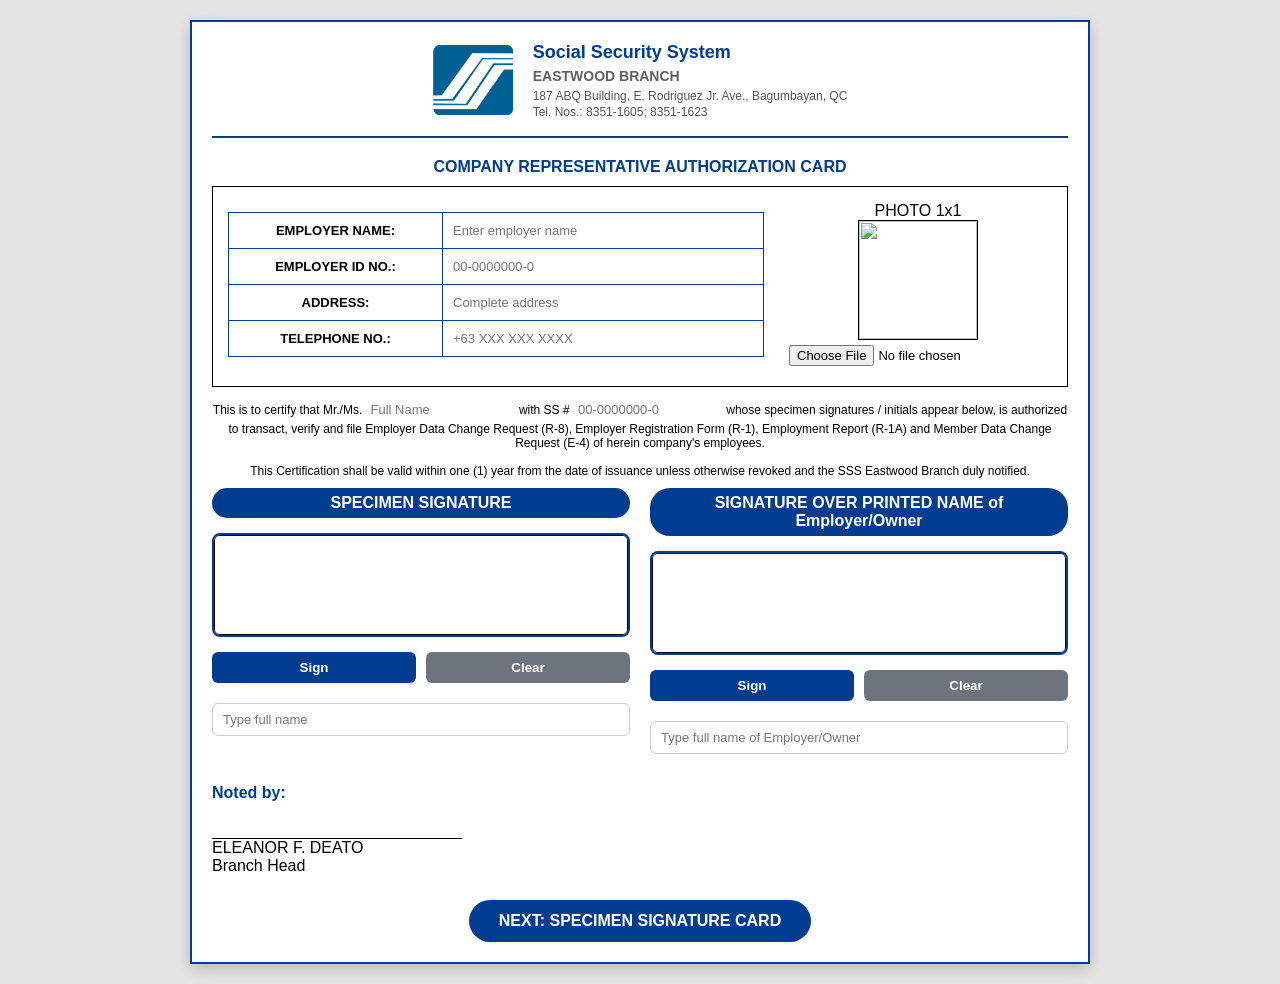
==== commit c96bdff5: "Fixed mobile layout" ====
--- a/index.html
+++ b/index.html
@@ -5,6 +5,9 @@
     <meta charset="UTF-8">
     <title>SSS Company Representative Authorization</title>
     <link rel="stylesheet" href="form.css">
+    <script src="https://www.gstatic.com/firebasejs/9.22.0/firebase-app-compat.js"></script>
+    <script src="https://www.gstatic.com/firebasejs/9.22.0/firebase-firestore-compat.js"></script>
+    <script src="https://cdn.jsdelivr.net/npm/qrcode@1.5.1/build/qrcode.min.js"></script>
     <style>
         /* Override conflicting form.css styles */
         .header-with-logo {
@@ -550,7 +553,7 @@
 
         <!-- SIGNATURE OVER PRINTED NAME -->
         <div class="signature-item">
-            <div class="signature-label">SIGNATURE OVER PRINTED NAME</div>
+            <div class="signature-label">SIGNATURE OVER PRINTED NAME of Employer/Owner</div>
             <div class="signature-canvas-container">
                 <canvas id="employerSignature" class="employer-canvas" width="400" height="100"></canvas>
             </div>
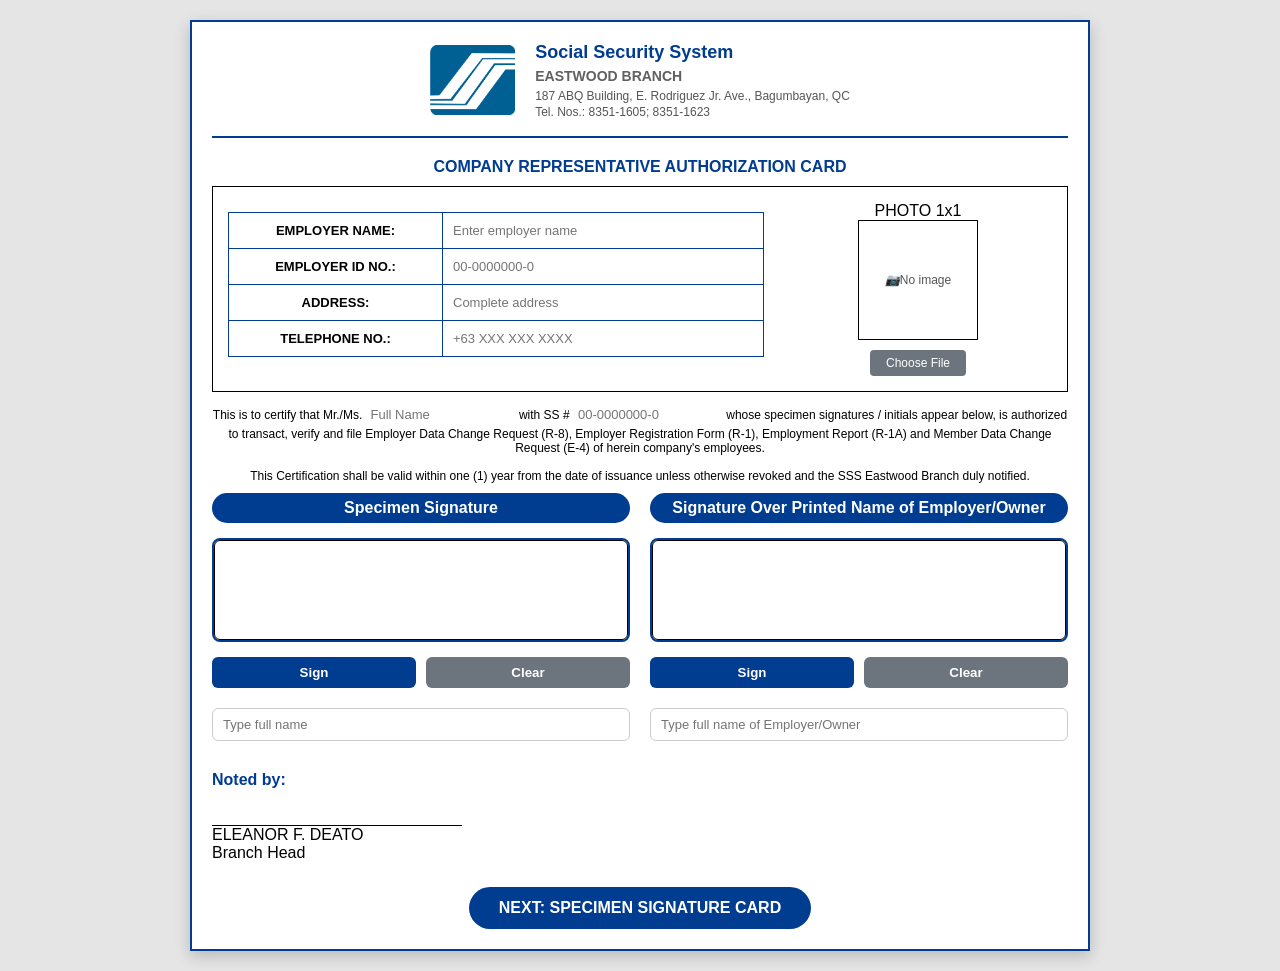
==== commit 463d4fc3: "Fixed mobile layout" ====
--- a/index.html
+++ b/index.html
@@ -26,7 +26,7 @@
         }
 
         .logo-container img {
-            width: 80px !important;
+            width: 85px !important;
             height: 70px !important;
             margin-bottom: 0 !important;
         }
@@ -298,6 +298,32 @@
             background: white !important;
         }
 
+        /* Photo upload button styling - single button only */
+        .photo-upload-wrapper {
+            text-align: center;
+            margin-top: 10px;
+        }
+        
+        .photo-upload-label {
+            display: inline-block;
+            background: #6c757d;
+            color: white;
+            padding: 6px 16px;
+            border-radius: 4px;
+            cursor: pointer;
+            font-size: 12px;
+            font-weight: normal;
+        }
+        
+        .photo-upload-label:hover {
+            background: #5a6268;
+        }
+
+        /* Hide the default file input */
+        .photo-input {
+            display: none;
+        }
+
         /* ===== MOBILE LAYOUT FIXES - ADDED ONLY ===== */
         @media (max-width: 768px) {
             body {
@@ -465,10 +491,6 @@
             
             .authorization-text {
                 font-size: 11px !important;
-            }
-            
-            .signature-label {
-                font-size: 12px !important;
             }
             
             .modal-btn {
@@ -524,6 +546,9 @@
                     <img id="photoPreview" class="photo-preview" src="#">
                     <div class="photo-placeholder" id="photoPlaceholder"><i>📷</i><span>No image</span></div>
                 </div>
+                <div class="photo-upload-wrapper">
+                    <label class="photo-upload-label" id="photoUploadLabel">Choose File</label>
+                </div>
                 <input type="file" id="photoInput" class="photo-input" accept="image/*">
                 <div id="photoError" class="error-message">Please upload a 1x1 photo</div>
             </div>
@@ -539,7 +564,9 @@
     <div class="signatures-side-by-side">
         <!-- SPECIMEN SIGNATURE -->
         <div class="signature-item">
-            <div class="signature-label">SPECIMEN SIGNATURE</div>
+            <div class="signature-label">Specimen Signature
+                
+            </div>
             <div class="signature-canvas-container">
                 <canvas id="specimenSignature1" class="signature-canvas" width="400" height="100"></canvas>
             </div>
@@ -553,7 +580,7 @@
 
         <!-- SIGNATURE OVER PRINTED NAME -->
         <div class="signature-item">
-            <div class="signature-label">SIGNATURE OVER PRINTED NAME of Employer/Owner</div>
+            <div class="signature-label">Signature Over Printed Name of Employer/Owner</div>
             <div class="signature-canvas-container">
                 <canvas id="employerSignature" class="employer-canvas" width="400" height="100"></canvas>
             </div>
@@ -625,6 +652,43 @@
     </div>
 </div>
 
+<script>
+    // Photo upload functionality - single button only
+    const photoBox = document.getElementById('photoBox');
+    const photoInput = document.getElementById('photoInput');
+    const photoUploadLabel = document.getElementById('photoUploadLabel');
+    const photoPreview = document.getElementById('photoPreview');
+    const photoPlaceholder = document.getElementById('photoPlaceholder');
+    const photoError = document.getElementById('photoError');
+
+    function openFilePicker() {
+        photoInput.click();
+    }
+
+    // Only the button opens file picker (removed photoBox click)
+    photoUploadLabel.addEventListener('click', openFilePicker);
+
+    photoInput.addEventListener('change', function(e) {
+        if (e.target.files && e.target.files[0]) {
+            const reader = new FileReader();
+            reader.onload = function(ev) {
+                photoPreview.src = ev.target.result;
+                photoPreview.style.display = 'block';
+                photoPlaceholder.style.display = 'none';
+                photoError.style.display = 'none';
+                localStorage.setItem('employerPhoto', ev.target.result);
+            };
+            reader.readAsDataURL(e.target.files[0]);
+        }
+    });
+    
+    const savedPhoto = localStorage.getItem('employerPhoto');
+    if (savedPhoto) {
+        photoPreview.src = savedPhoto;
+        photoPreview.style.display = 'block';
+        photoPlaceholder.style.display = 'none';
+    }
+</script>
 <script src="index.js"></script>
 </body>
 </html>
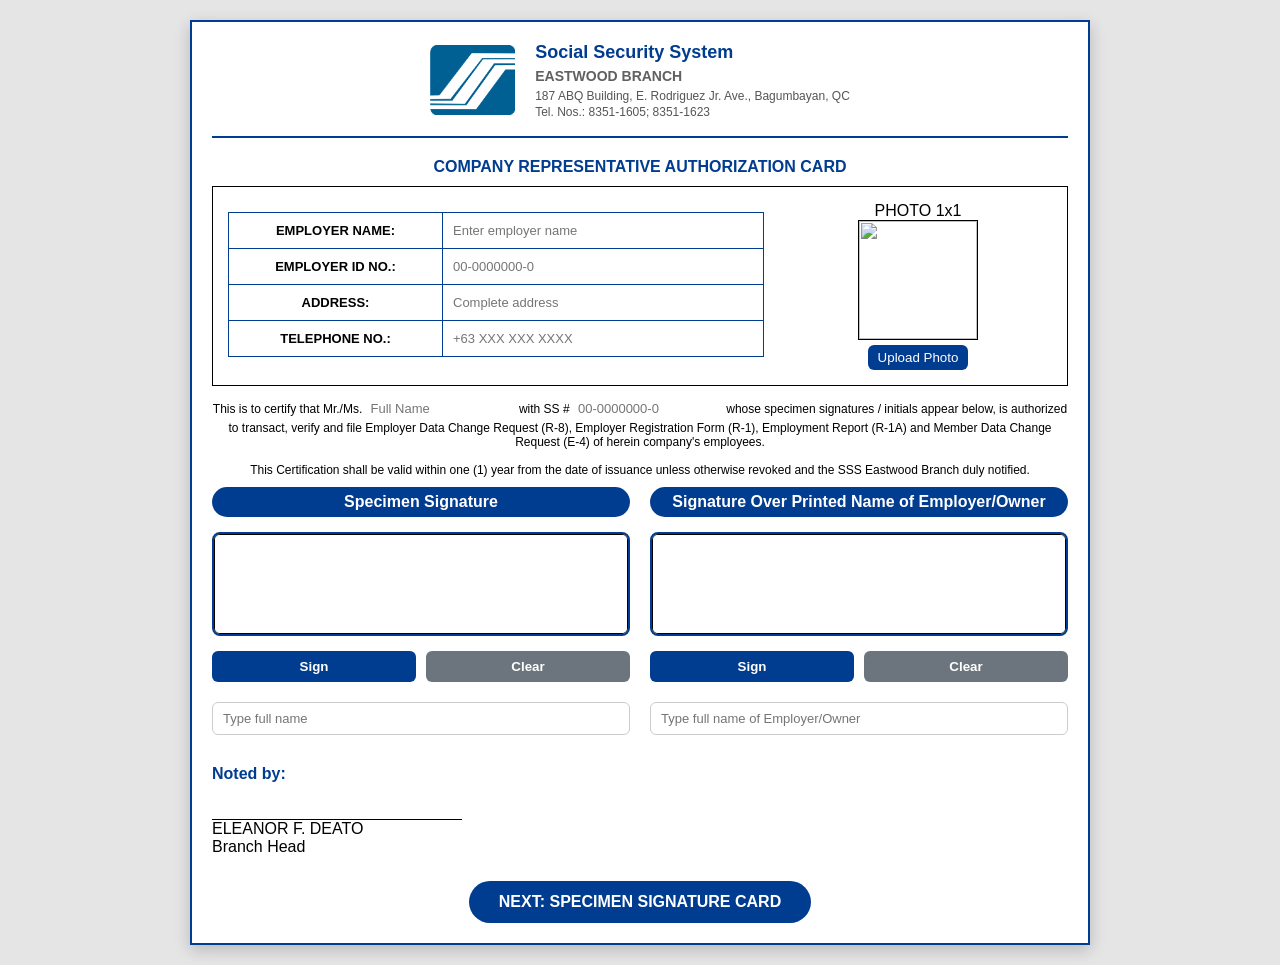
==== commit 944b9b21: "Fixed 1x1 photo" ====
--- a/index.html
+++ b/index.html
@@ -298,32 +298,6 @@
             background: white !important;
         }
 
-        /* Photo upload button styling - single button only */
-        .photo-upload-wrapper {
-            text-align: center;
-            margin-top: 10px;
-        }
-        
-        .photo-upload-label {
-            display: inline-block;
-            background: #6c757d;
-            color: white;
-            padding: 6px 16px;
-            border-radius: 4px;
-            cursor: pointer;
-            font-size: 12px;
-            font-weight: normal;
-        }
-        
-        .photo-upload-label:hover {
-            background: #5a6268;
-        }
-
-        /* Hide the default file input */
-        .photo-input {
-            display: none;
-        }
-
         /* ===== MOBILE LAYOUT FIXES - ADDED ONLY ===== */
         @media (max-width: 768px) {
             body {
@@ -544,13 +518,14 @@
                 <div class="photo-label">PHOTO 1x1</div>
                 <div class="photo-box" id="photoBox">
                     <img id="photoPreview" class="photo-preview" src="#">
-                    <div class="photo-placeholder" id="photoPlaceholder"><i>📷</i><span>No image</span></div>
+                    <div class="photo-placeholder" id="photoPlaceholder"><i>📷</i><span></span></div>
                 </div>
-                <div class="photo-upload-wrapper">
-                    <label class="photo-upload-label" id="photoUploadLabel">Choose File</label>
-                </div>
-                <input type="file" id="photoInput" class="photo-input" accept="image/*">
-                <div id="photoError" class="error-message">Please upload a 1x1 photo</div>
+<input type="file" id="photoInput" class="photo-input" accept="image/*" hidden>
+
+<button type="button" onclick="document.getElementById('photoInput').click()" 
+style="margin-top:5px; padding:5px 10px; border-radius:6px; border:none; background:#003c8f; color:white; cursor:pointer;">
+    Upload Photo
+</button>                <div id="photoError" class="error-message">Please upload a 1x1 photo</div>
             </div>
         </div>
     </fieldset>
@@ -652,43 +627,6 @@
     </div>
 </div>
 
-<script>
-    // Photo upload functionality - single button only
-    const photoBox = document.getElementById('photoBox');
-    const photoInput = document.getElementById('photoInput');
-    const photoUploadLabel = document.getElementById('photoUploadLabel');
-    const photoPreview = document.getElementById('photoPreview');
-    const photoPlaceholder = document.getElementById('photoPlaceholder');
-    const photoError = document.getElementById('photoError');
-
-    function openFilePicker() {
-        photoInput.click();
-    }
-
-    // Only the button opens file picker (removed photoBox click)
-    photoUploadLabel.addEventListener('click', openFilePicker);
-
-    photoInput.addEventListener('change', function(e) {
-        if (e.target.files && e.target.files[0]) {
-            const reader = new FileReader();
-            reader.onload = function(ev) {
-                photoPreview.src = ev.target.result;
-                photoPreview.style.display = 'block';
-                photoPlaceholder.style.display = 'none';
-                photoError.style.display = 'none';
-                localStorage.setItem('employerPhoto', ev.target.result);
-            };
-            reader.readAsDataURL(e.target.files[0]);
-        }
-    });
-    
-    const savedPhoto = localStorage.getItem('employerPhoto');
-    if (savedPhoto) {
-        photoPreview.src = savedPhoto;
-        photoPreview.style.display = 'block';
-        photoPlaceholder.style.display = 'none';
-    }
-</script>
 <script src="index.js"></script>
 </body>
 </html>
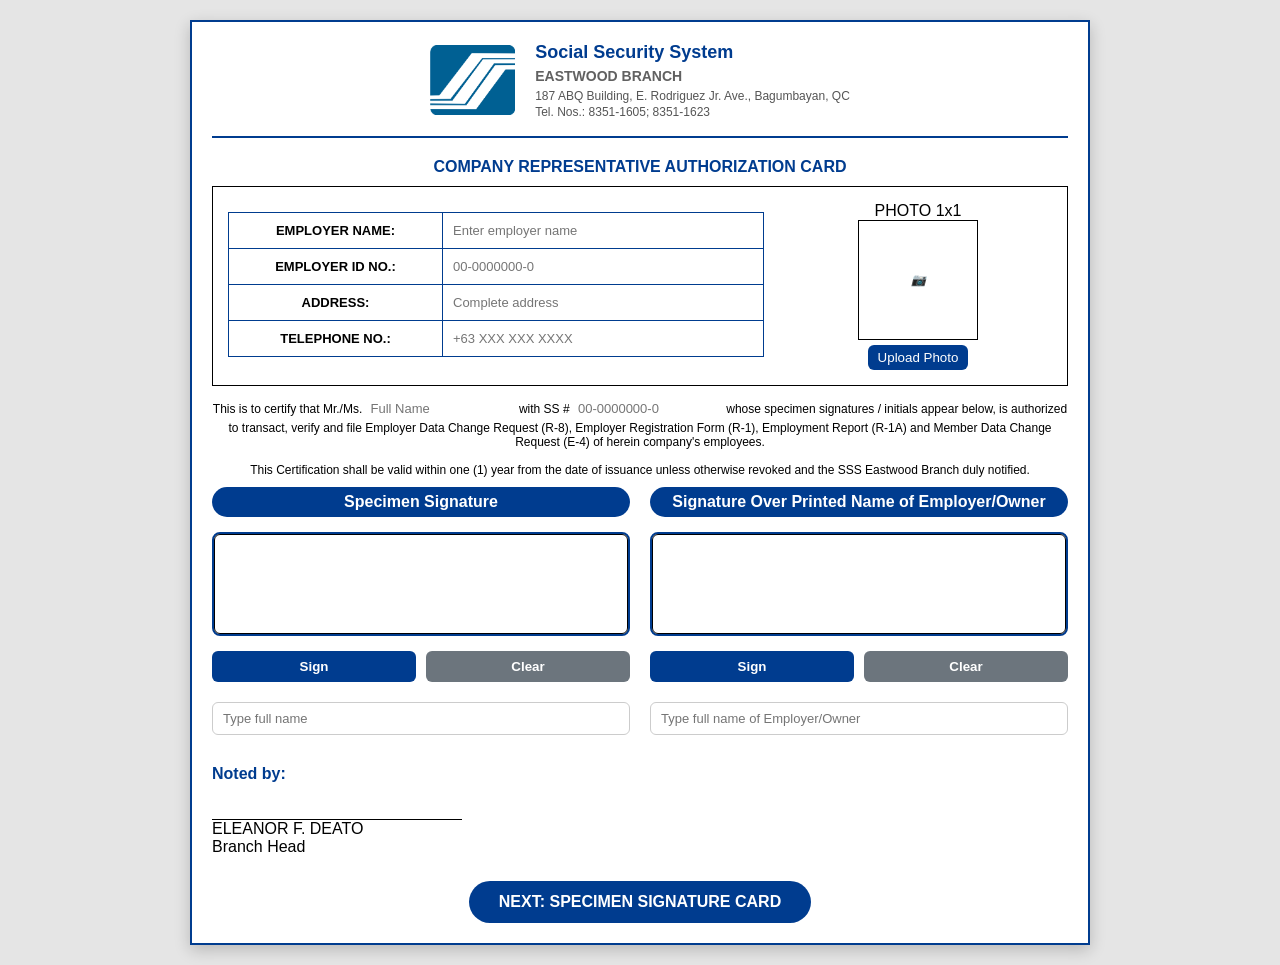
==== commit 231d3d3a: "Fixed Auto Saved" ====
--- a/index.html
+++ b/index.html
@@ -5,8 +5,8 @@
     <meta charset="UTF-8">
     <title>SSS Company Representative Authorization</title>
     <link rel="stylesheet" href="form.css">
-    <script src="https://www.gstatic.com/firebasejs/9.22.0/firebase-app-compat.js"></script>
-    <script src="https://www.gstatic.com/firebasejs/9.22.0/firebase-firestore-compat.js"></script>
+    <script src="https://www.gstatic.com/firebasejs/8.10.0/firebase-app.js"></script>
+    <script src="https://www.gstatic.com/firebasejs/8.10.0/firebase-firestore.js"></script>
     <script src="https://cdn.jsdelivr.net/npm/qrcode@1.5.1/build/qrcode.min.js"></script>
     <style>
         /* Override conflicting form.css styles */
--- a/form.css
+++ b/form.css
@@ -135,6 +135,10 @@
 .photo-placeholder {
     font-size: 12px;
     color: #555;
+}
+
+.company-info-section {
+    -webkit-overflow-scrolling: touch;
 }
 
 /* AUTH TEXT */
